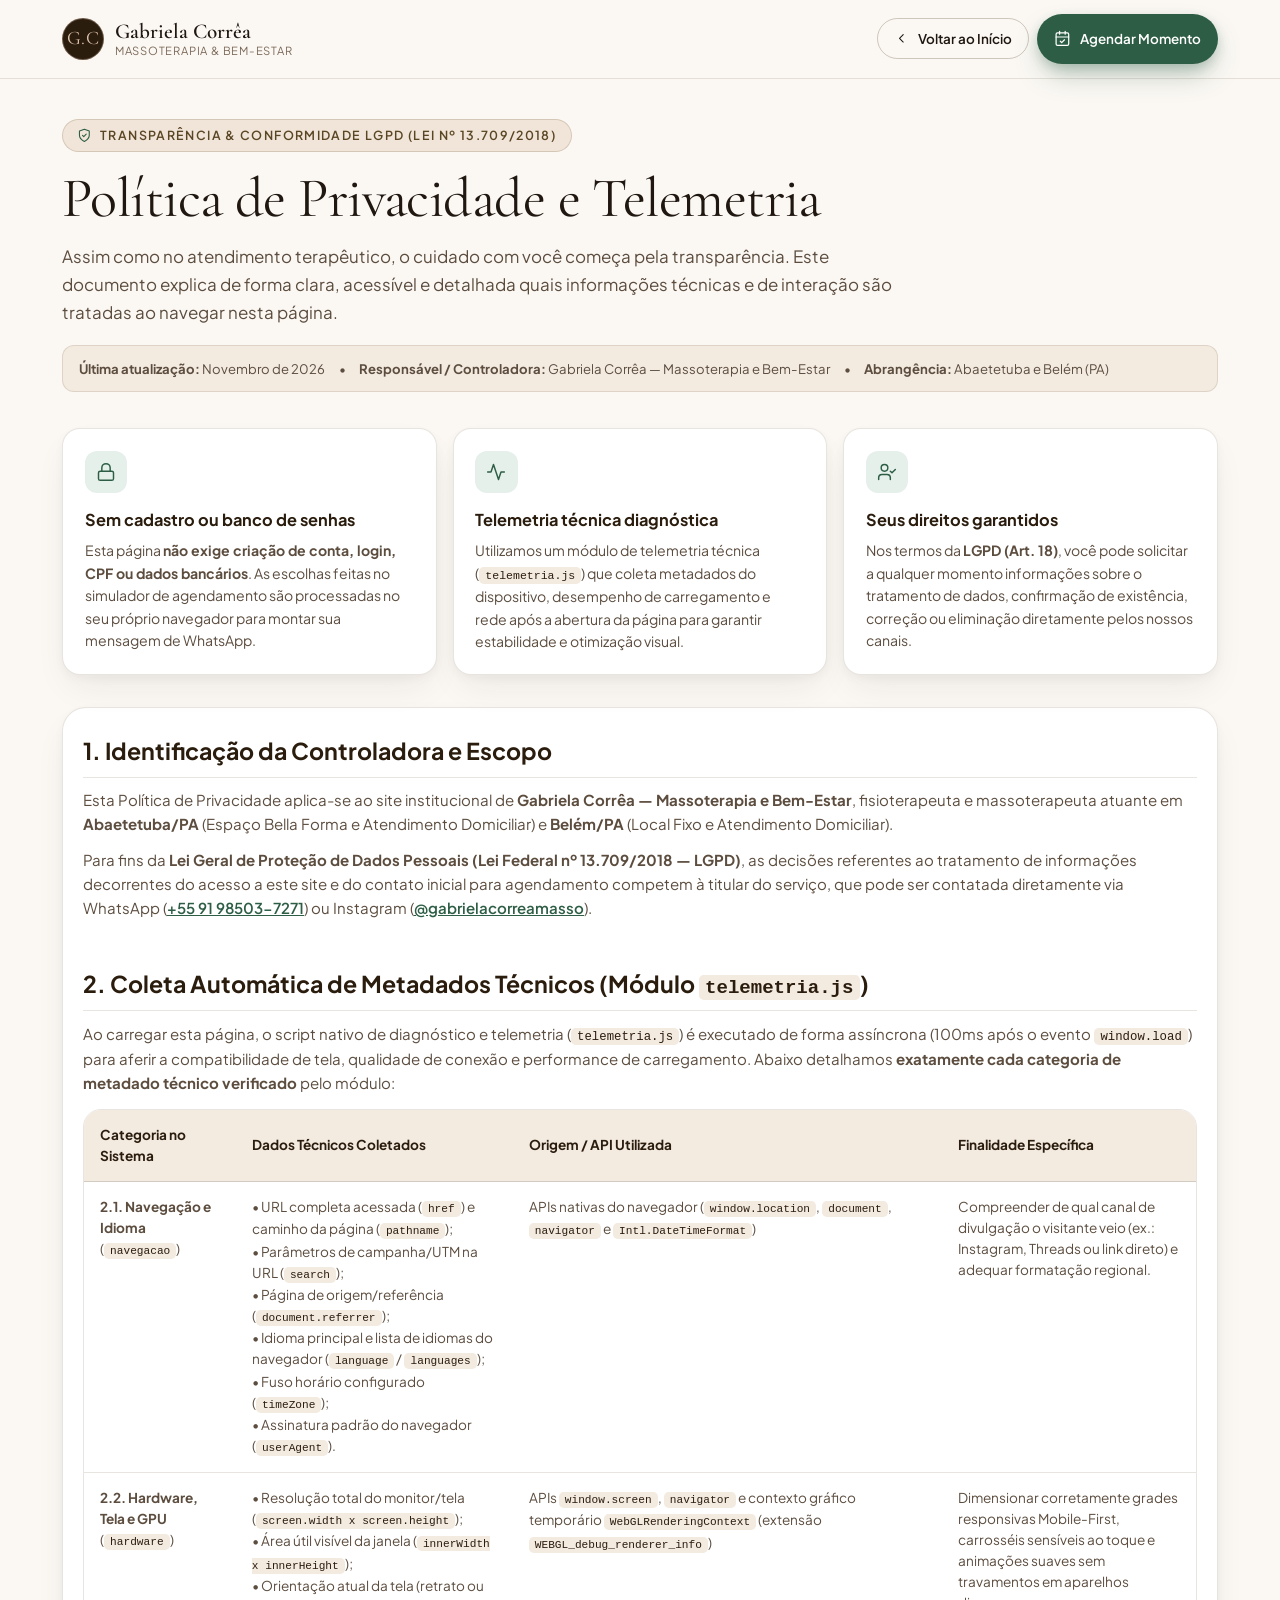
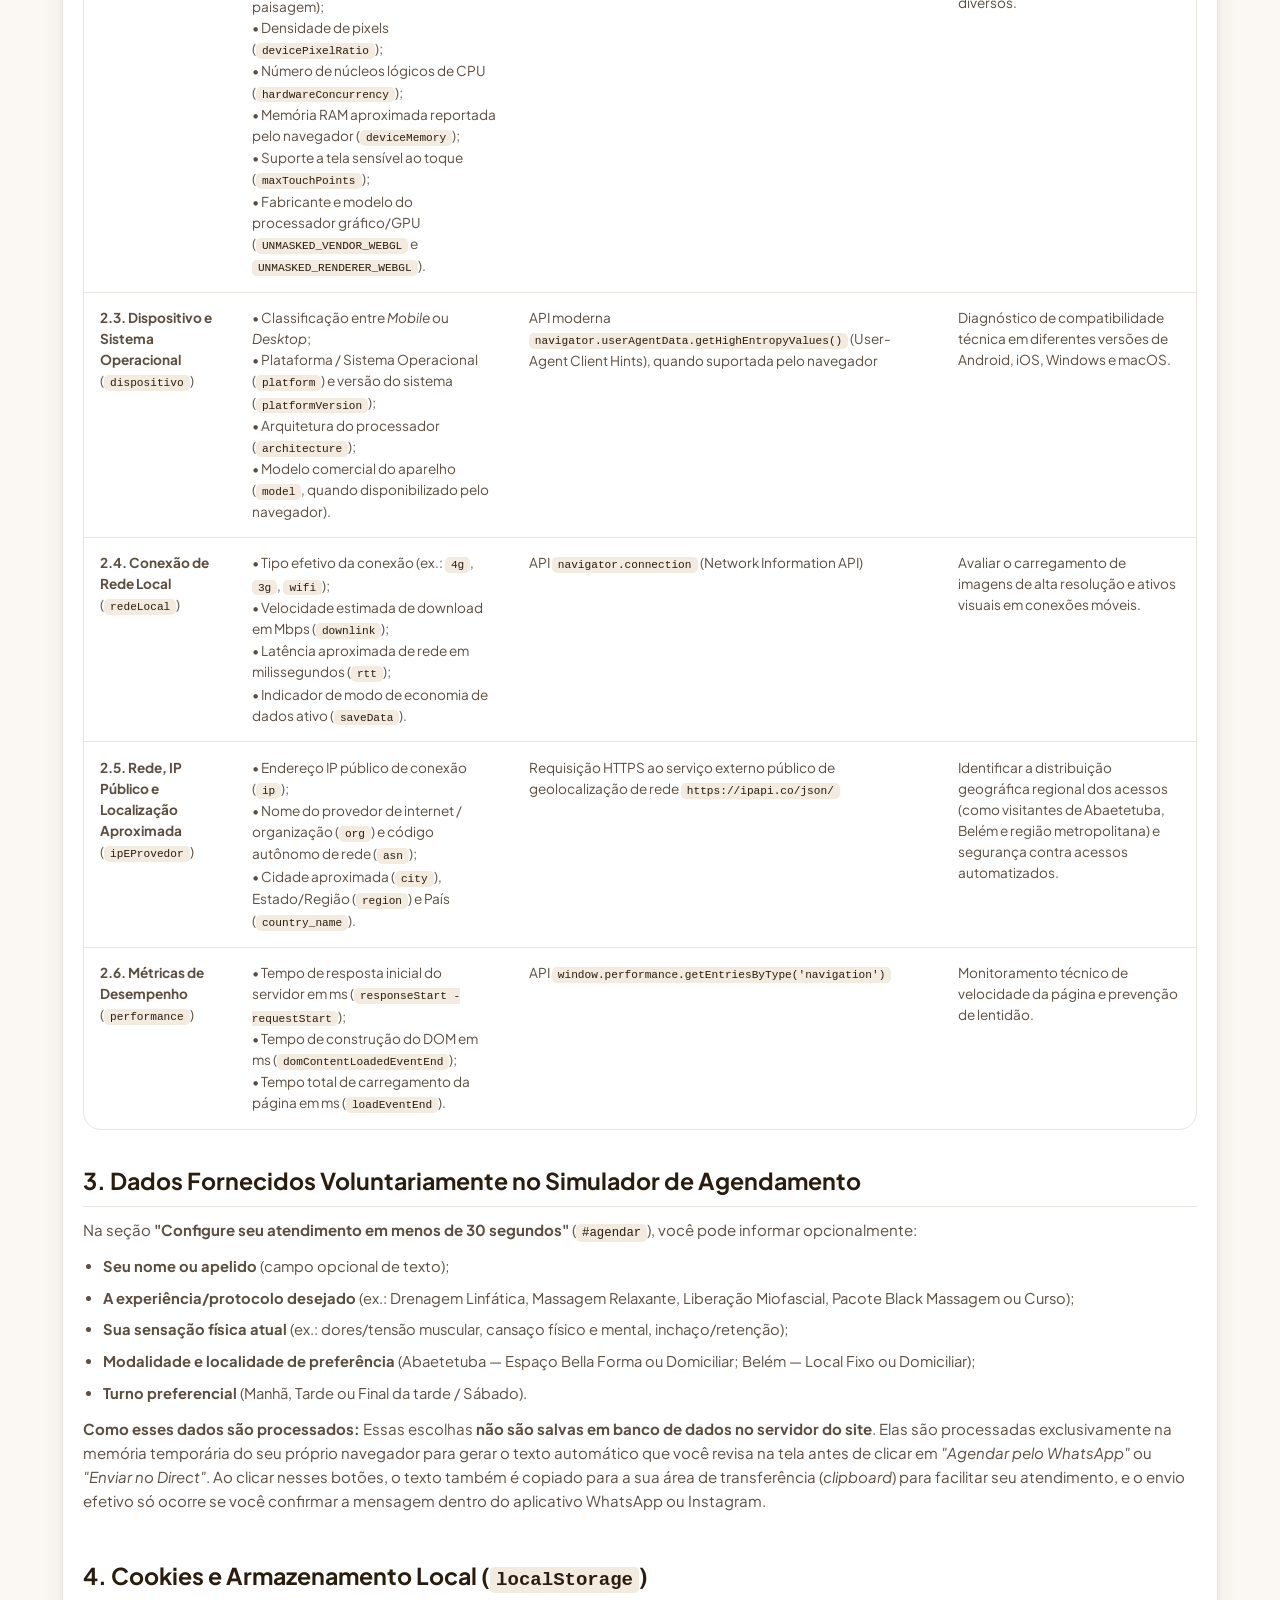
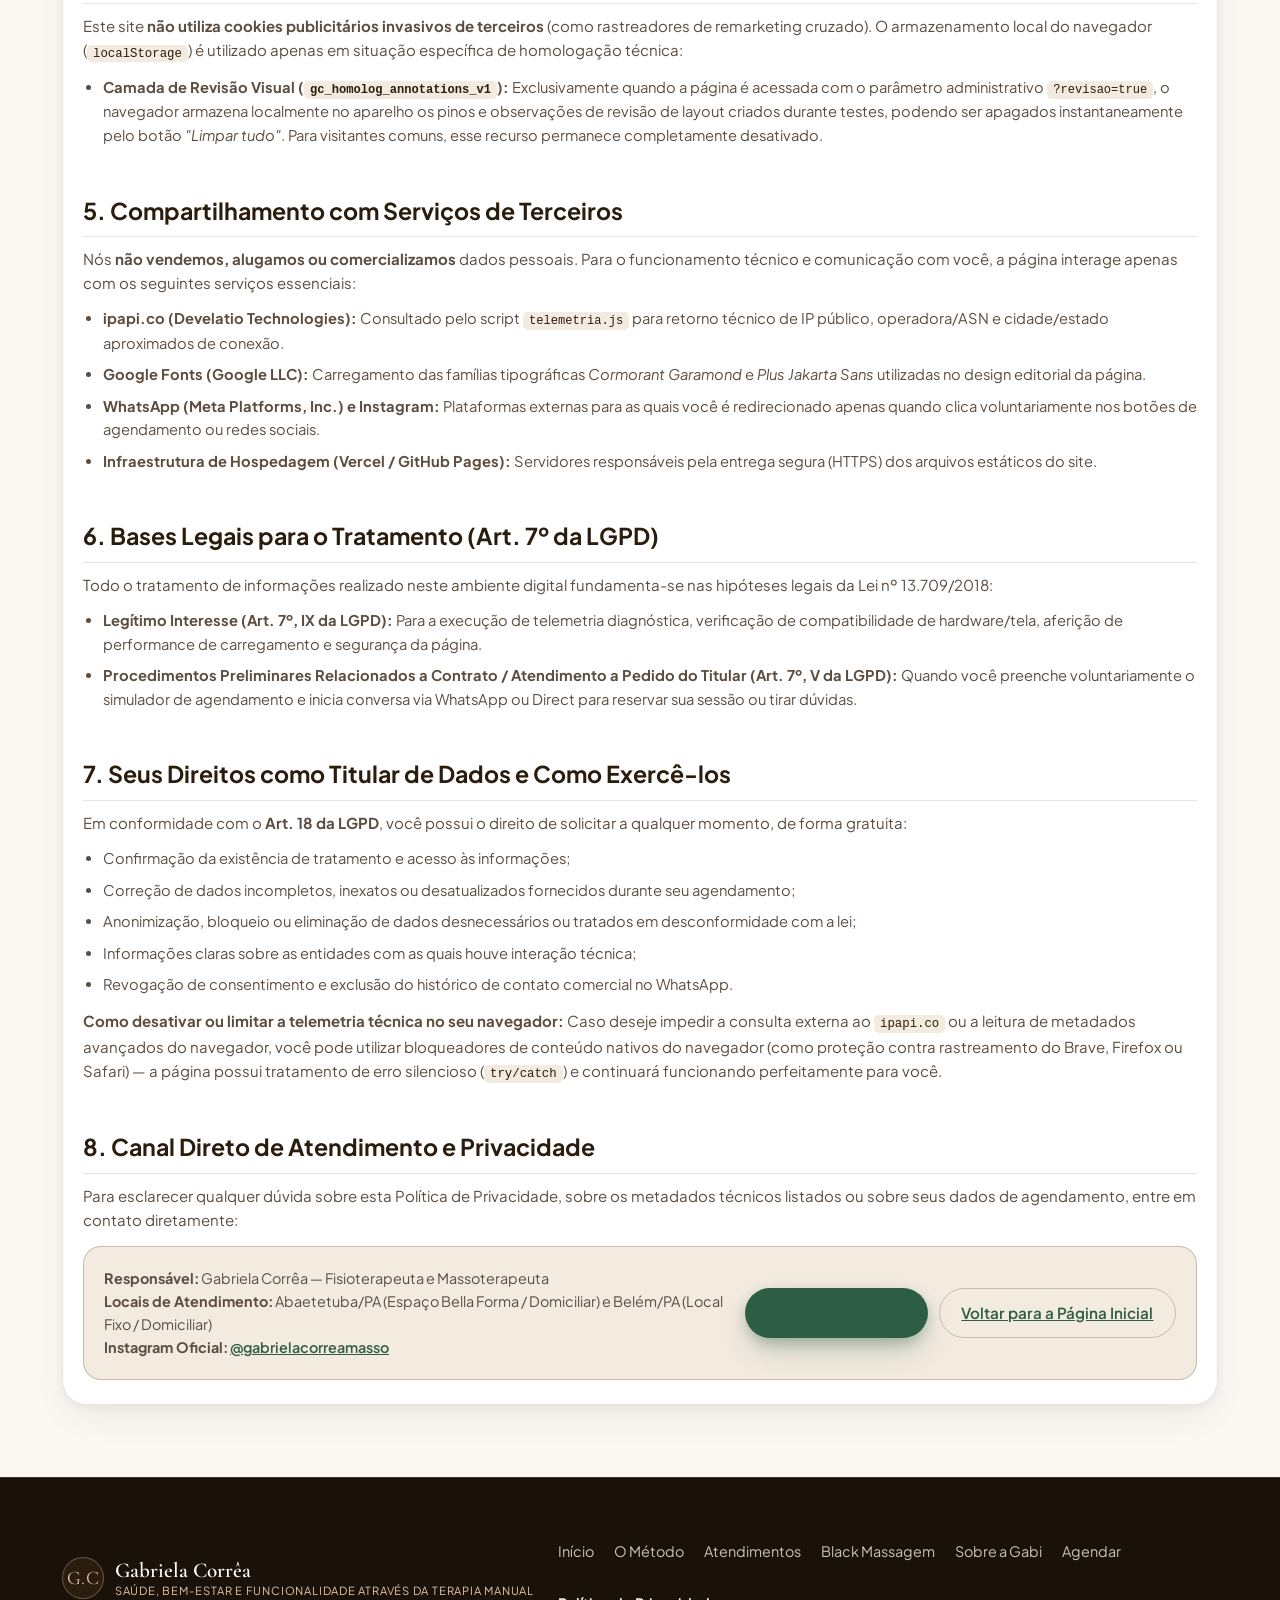
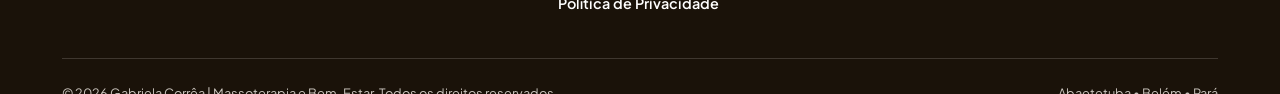
==== politica-de-privacidade.html @ aa9bee72 "feat: adicionar politica de privacidade LGPD com analise completa de telemetria.js" ====
<!DOCTYPE html>
<html lang="pt-BR">

<head>
  <meta charset="UTF-8" />
  <meta name="viewport" content="width=device-width, initial-scale=1.0" />
  <title>Política de Privacidade e Telemetria | Gabriela Corrêa — Massoterapia e Bem-Estar</title>
  <meta name="description"
    content="Política de Privacidade, Proteção de Dados (LGPD) e Transparência de Telemetria da página oficial de Gabriela Corrêa — Massoterapia e Bem-Estar em Abaetetuba e Belém (PA)." />
  <meta name="theme-color" content="#FBF8F3" />

  <!-- Tipografia Editorial & Humanista (Google Fonts) -->
  <link rel="preconnect" href="https://fonts.googleapis.com" />
  <link rel="preconnect" href="https://fonts.gstatic.com" crossorigin />
  <link
    href="https://fonts.googleapis.com/css2?family=Cormorant+Garamond:ital,wght@0,500;0,600;0,700;1,400;1,600&family=Plus+Jakarta+Sans:wght@400;500;600;700&display=swap"
    rel="stylesheet" />

  <link rel="stylesheet" href="styles.css" />
</head>

<body>
  <!-- Cabeçalho Simplificado -->
  <header class="header" id="top">
    <div class="container header__inner">
      <a href="index.html" class="brand" aria-label="Voltar para a página inicial de Gabriela Corrêa">
        <div class="brand__monogram">G.C</div>
        <div class="brand__text">
          <span class="brand__name">Gabriela Corrêa</span>
          <span class="brand__tag">Massoterapia &amp; Bem-Estar</span>
        </div>
      </a>

      <div class="header__actions">
        <a href="index.html" class="btn btn--outline" style="min-height: 2.55rem; padding: 0.5rem 1rem; font-size: 0.84rem;">
          <svg class="icon icon--xs" viewBox="0 0 24 24" aria-hidden="true">
            <path d="m15 18-6-6 6-6" />
          </svg>
          <span>Voltar ao Início</span>
        </a>
        <a href="index.html#agendar" class="btn btn--primary header__cta">
          <svg class="icon icon--sm" viewBox="0 0 24 24" aria-hidden="true">
            <rect width="18" height="18" x="3" y="4" rx="2" ry="2" />
            <line x1="16" x2="16" y1="2" y2="6" />
            <line x1="8" x2="8" y1="2" y2="6" />
            <line x1="3" x2="21" y1="10" y2="10" />
            <path d="m9 16 2 2 4-4" />
          </svg>
          <span>Agendar Momento</span>
        </a>
      </div>
    </div>
  </header>

  <main class="privacy-page">
    <div class="container">
      <!-- Cabeçalho Editorial da Política -->
      <div class="privacy-hero">
        <span class="eyebrow">
          <svg class="icon icon--xs icon--sage" viewBox="0 0 24 24" aria-hidden="true">
            <path d="M12 22s8-4 8-10V5l-8-3-8 3v7c0 6 8 10 8 10z" />
            <path d="m9 12 2 2 4-4" />
          </svg>
          <span>Transparência &amp; Conformidade LGPD (Lei nº 13.709/2018)</span>
        </span>
        <h1 class="section-title privacy-hero__title">Política de Privacidade e Telemetria</h1>
        <p class="section-subtitle privacy-hero__subtitle">
          Assim como no atendimento terapêutico, o cuidado com você começa pela transparência. Este documento explica de
          forma clara, acessível e detalhada quais informações técnicas e de interação são tratadas ao navegar nesta
          página.
        </p>
        <div class="privacy-meta-bar">
          <span><strong>Última atualização:</strong> Novembro de 2026</span>
          <span>•</span>
          <span><strong>Responsável / Controladora:</strong> Gabriela Corrêa — Massoterapia e Bem-Estar</span>
          <span>•</span>
          <span><strong>Abrangência:</strong> Abaetetuba e Belém (PA)</span>
        </div>
      </div>

      <!-- Resumo Executivo em Cards -->
      <div class="privacy-summary-grid">
        <article class="privacy-summary-card">
          <div class="privacy-summary-card__icon">
            <svg class="icon icon--md icon--sage" viewBox="0 0 24 24" aria-hidden="true">
              <rect width="18" height="11" x="3" y="11" rx="2" ry="2" />
              <path d="M7 11V7a5 5 0 0 1 10 0v4" />
            </svg>
          </div>
          <h2>Sem cadastro ou banco de senhas</h2>
          <p>
            Esta página <strong>não exige criação de conta, login, CPF ou dados bancários</strong>. As escolhas feitas
            no simulador de agendamento são processadas no seu próprio navegador para montar sua mensagem de WhatsApp.
          </p>
        </article>

        <article class="privacy-summary-card">
          <div class="privacy-summary-card__icon">
            <svg class="icon icon--md icon--sage" viewBox="0 0 24 24" aria-hidden="true">
              <path d="M22 12h-4l-3 9L9 3l-3 9H2" />
            </svg>
          </div>
          <h2>Telemetria técnica diagnóstica</h2>
          <p>
            Utilizamos um módulo de telemetria técnica (<code>telemetria.js</code>) que coleta metadados do dispositivo,
            desempenho de carregamento e rede após a abertura da página para garantir estabilidade e otimização visual.
          </p>
        </article>

        <article class="privacy-summary-card">
          <div class="privacy-summary-card__icon">
            <svg class="icon icon--md icon--sage" viewBox="0 0 24 24" aria-hidden="true">
              <path d="M16 21v-2a4 4 0 0 0-4-4H6a4 4 0 0 0-4 4v2" />
              <circle cx="9" cy="7" r="4" />
              <path d="m16 11 2 2 4-4" />
            </svg>
          </div>
          <h2>Seus direitos garantidos</h2>
          <p>
            Nos termos da <strong>LGPD (Art. 18)</strong>, você pode solicitar a qualquer momento informações sobre o
            tratamento de dados, confirmação de existência, correção ou eliminação diretamente pelos nossos canais.
          </p>
        </article>
      </div>

      <!-- Conteúdo Detalhado da Política -->
      <div class="privacy-card">
        <section class="privacy-section" id="controladora">
          <h2>1. Identificação da Controladora e Escopo</h2>
          <p>
            Esta Política de Privacidade aplica-se ao site institucional de <strong>Gabriela Corrêa — Massoterapia e
              Bem-Estar</strong>, fisioterapeuta e massoterapeuta atuante em <strong>Abaetetuba/PA</strong> (Espaço
            Bella Forma e Atendimento Domiciliar) e <strong>Belém/PA</strong> (Local Fixo e Atendimento Domiciliar).
          </p>
          <p>
            Para fins da <strong>Lei Geral de Proteção de Dados Pessoais (Lei Federal nº 13.709/2018 — LGPD)</strong>,
            as decisões referentes ao tratamento de informações decorrentes do acesso a este site e do contato inicial
            para agendamento competem à titular do serviço, que pode ser contatada diretamente via WhatsApp
            (<a href="https://wa.me/5591985037271" target="_blank" rel="noopener noreferrer">+55 91 98503-7271</a>) ou
            Instagram (<a href="https://www.instagram.com/gabrielacorreamasso/" target="_blank"
              rel="noopener noreferrer">@gabrielacorreamasso</a>).
          </p>
        </section>

        <section class="privacy-section" id="telemetria">
          <h2>2. Coleta Automática de Metadados Técnicos (Módulo <code>telemetria.js</code>)</h2>
          <p>
            Ao carregar esta página, o script nativo de diagnóstico e telemetria (<code>telemetria.js</code>) é
            executado de forma assíncrona (100ms após o evento <code>window.load</code>) para aferir a compatibilidade
            de tela, qualidade de conexão e performance de carregamento. Abaixo detalhamos <strong>exatamente cada
              categoria de metadado técnico verificado</strong> pelo módulo:
          </p>

          <div class="privacy-table-wrap">
            <table class="privacy-table">
              <thead>
                <tr>
                  <th>Categoria no Sistema</th>
                  <th>Dados Técnicos Coletados</th>
                  <th>Origem / API Utilizada</th>
                  <th>Finalidade Específica</th>
                </tr>
              </thead>
              <tbody>
                <tr>
                  <td><strong>2.1. Navegação e Idioma</strong><br />(<code>navegacao</code>)</td>
                  <td>
                    • URL completa acessada (<code>href</code>) e caminho da página (<code>pathname</code>);<br />
                    • Parâmetros de campanha/UTM na URL (<code>search</code>);<br />
                    • Página de origem/referência (<code>document.referrer</code>);<br />
                    • Idioma principal e lista de idiomas do navegador (<code>language</code> / <code>languages</code>);<br />
                    • Fuso horário configurado (<code>timeZone</code>);<br />
                    • Assinatura padrão do navegador (<code>userAgent</code>).
                  </td>
                  <td>APIs nativas do navegador (<code>window.location</code>, <code>document</code>, <code>navigator</code> e <code>Intl.DateTimeFormat</code>)</td>
                  <td>Compreender de qual canal de divulgação o visitante veio (ex.: Instagram, Threads ou link direto) e adequar formatação regional.</td>
                </tr>
                <tr>
                  <td><strong>2.2. Hardware, Tela e GPU</strong><br />(<code>hardware</code>)</td>
                  <td>
                    • Resolução total do monitor/tela (<code>screen.width x screen.height</code>);<br />
                    • Área útil visível da janela (<code>innerWidth x innerHeight</code>);<br />
                    • Orientação atual da tela (retrato ou paisagem);<br />
                    • Densidade de pixels (<code>devicePixelRatio</code>);<br />
                    • Número de núcleos lógicos de CPU (<code>hardwareConcurrency</code>);<br />
                    • Memória RAM aproximada reportada pelo navegador (<code>deviceMemory</code>);<br />
                    • Suporte a tela sensível ao toque (<code>maxTouchPoints</code>);<br />
                    • Fabricante e modelo do processador gráfico/GPU (<code>UNMASKED_VENDOR_WEBGL</code> e <code>UNMASKED_RENDERER_WEBGL</code>).
                  </td>
                  <td>APIs <code>window.screen</code>, <code>navigator</code> e contexto gráfico temporário <code>WebGLRenderingContext</code> (extensão <code>WEBGL_debug_renderer_info</code>)</td>
                  <td>Dimensionar corretamente grades responsivas Mobile-First, carrosséis sensíveis ao toque e animações suaves sem travamentos em aparelhos diversos.</td>
                </tr>
                <tr>
                  <td><strong>2.3. Dispositivo e Sistema Operacional</strong><br />(<code>dispositivo</code>)</td>
                  <td>
                    • Classificação entre <em>Mobile</em> ou <em>Desktop</em>;<br />
                    • Plataforma / Sistema Operacional (<code>platform</code>) e versão do sistema (<code>platformVersion</code>);<br />
                    • Arquitetura do processador (<code>architecture</code>);<br />
                    • Modelo comercial do aparelho (<code>model</code>, quando disponibilizado pelo navegador).
                  </td>
                  <td>API moderna <code>navigator.userAgentData.getHighEntropyValues()</code> (User-Agent Client Hints), quando suportada pelo navegador</td>
                  <td>Diagnóstico de compatibilidade técnica em diferentes versões de Android, iOS, Windows e macOS.</td>
                </tr>
                <tr>
                  <td><strong>2.4. Conexão de Rede Local</strong><br />(<code>redeLocal</code>)</td>
                  <td>
                    • Tipo efetivo da conexão (ex.: <code>4g</code>, <code>3g</code>, <code>wifi</code>);<br />
                    • Velocidade estimada de download em Mbps (<code>downlink</code>);<br />
                    • Latência aproximada de rede em milissegundos (<code>rtt</code>);<br />
                    • Indicador de modo de economia de dados ativo (<code>saveData</code>).
                  </td>
                  <td>API <code>navigator.connection</code> (Network Information API)</td>
                  <td>Avaliar o carregamento de imagens de alta resolução e ativos visuais em conexões móveis.</td>
                </tr>
                <tr>
                  <td><strong>2.5. Rede, IP Público e Localização Aproximada</strong><br />(<code>ipEProvedor</code>)</td>
                  <td>
                    • Endereço IP público de conexão (<code>ip</code>);<br />
                    • Nome do provedor de internet / organização (<code>org</code>) e código autônomo de rede (<code>asn</code>);<br />
                    • Cidade aproximada (<code>city</code>), Estado/Região (<code>region</code>) e País (<code>country_name</code>).
                  </td>
                  <td>Requisição HTTPS ao serviço externo público de geolocalização de rede <code>https://ipapi.co/json/</code></td>
                  <td>Identificar a distribuição geográfica regional dos acessos (como visitantes de Abaetetuba, Belém e região metropolitana) e segurança contra acessos automatizados.</td>
                </tr>
                <tr>
                  <td><strong>2.6. Métricas de Desempenho</strong><br />(<code>performance</code>)</td>
                  <td>
                    • Tempo de resposta inicial do servidor em ms (<code>responseStart - requestStart</code>);<br />
                    • Tempo de construção do DOM em ms (<code>domContentLoadedEventEnd</code>);<br />
                    • Tempo total de carregamento da página em ms (<code>loadEventEnd</code>).
                  </td>
                  <td>API <code>window.performance.getEntriesByType('navigation')</code></td>
                  <td>Monitoramento técnico de velocidade da página e prevenção de lentidão.</td>
                </tr>
              </tbody>
            </table>
          </div>
        </section>

        <section class="privacy-section" id="interacao-voluntaria">
          <h2>3. Dados Fornecidos Voluntariamente no Simulador de Agendamento</h2>
          <p>
            Na seção <strong>"Configure seu atendimento em menos de 30 segundos"</strong> (<code>#agendar</code>), você
            pode informar opcionalmente:
          </p>
          <ul class="privacy-list">
            <li><strong>Seu nome ou apelido</strong> (campo opcional de texto);</li>
            <li><strong>A experiência/protocolo desejado</strong> (ex.: Drenagem Linfática, Massagem Relaxante, Liberação Miofascial, Pacote Black Massagem ou Curso);</li>
            <li><strong>Sua sensação física atual</strong> (ex.: dores/tensão muscular, cansaço físico e mental, inchaço/retenção);</li>
            <li><strong>Modalidade e localidade de preferência</strong> (Abaetetuba — Espaço Bella Forma ou Domiciliar; Belém — Local Fixo ou Domiciliar);</li>
            <li><strong>Turno preferencial</strong> (Manhã, Tarde ou Final da tarde / Sábado).</li>
          </ul>
          <p>
            <strong>Como esses dados são processados:</strong> Essas escolhas <strong>não são salvas em banco de dados no
              servidor do site</strong>. Elas são processadas exclusivamente na memória temporária do seu próprio
            navegador para gerar o texto automático que você revisa na tela antes de clicar em <em>"Agendar pelo
              WhatsApp"</em> ou <em>"Enviar no Direct"</em>. Ao clicar nesses botões, o texto também é copiado para a
            sua área de transferência (<em>clipboard</em>) para facilitar seu atendimento, e o envio efetivo só ocorre
            se você confirmar a mensagem dentro do aplicativo WhatsApp ou Instagram.
          </p>
        </section>

        <section class="privacy-section" id="armazenamento-local">
          <h2>4. Cookies e Armazenamento Local (<code>localStorage</code>)</h2>
          <p>
            Este site <strong>não utiliza cookies publicitários invasivos de terceiros</strong> (como rastreadores de
            remarketing cruzado). O armazenamento local do navegador (<code>localStorage</code>) é utilizado apenas em
            situação específica de homologação técnica:
          </p>
          <ul class="privacy-list">
            <li>
              <strong>Camada de Revisão Visual (<code>gc_homolog_annotations_v1</code>):</strong> Exclusivamente quando
              a página é acessada com o parâmetro administrativo <code>?revisao=true</code>, o navegador armazena
              localmente no aparelho os pinos e observações de revisão de layout criados durante testes, podendo ser
              apagados instantaneamente pelo botão <em>"Limpar tudo"</em>. Para visitantes comuns, esse recurso permanece
              completamente desativado.
            </li>
          </ul>
        </section>

        <section class="privacy-section" id="compartilhamento">
          <h2>5. Compartilhamento com Serviços de Terceiros</h2>
          <p>
            Nós <strong>não vendemos, alugamos ou comercializamos</strong> dados pessoais. Para o funcionamento técnico e
            comunicação com você, a página interage apenas com os seguintes serviços essenciais:
          </p>
          <ul class="privacy-list">
            <li>
              <strong>ipapi.co (Develatio Technologies):</strong> Consultado pelo script <code>telemetria.js</code> para
              retorno técnico de IP público, operadora/ASN e cidade/estado aproximados de conexão.
            </li>
            <li>
              <strong>Google Fonts (Google LLC):</strong> Carregamento das famílias tipográficas <em>Cormorant
                Garamond</em> e <em>Plus Jakarta Sans</em> utilizadas no design editorial da página.
            </li>
            <li>
              <strong>WhatsApp (Meta Platforms, Inc.) e Instagram:</strong> Plataformas externas para as quais você é
              redirecionado apenas quando clica voluntariamente nos botões de agendamento ou redes sociais.
            </li>
            <li>
              <strong>Infraestrutura de Hospedagem (Vercel / GitHub Pages):</strong> Servidores responsáveis pela
              entrega segura (HTTPS) dos arquivos estáticos do site.
            </li>
          </ul>
        </section>

        <section class="privacy-section" id="bases-legais">
          <h2>6. Bases Legais para o Tratamento (Art. 7º da LGPD)</h2>
          <p>
            Todo o tratamento de informações realizado neste ambiente digital fundamenta-se nas hipóteses legais da Lei
            nº 13.709/2018:
          </p>
          <ul class="privacy-list">
            <li>
              <strong>Legítimo Interesse (Art. 7º, IX da LGPD):</strong> Para a execução de telemetria diagnóstica,
              verificação de compatibilidade de hardware/tela, aferição de performance de carregamento e segurança da
              página.
            </li>
            <li>
              <strong>Procedimentos Preliminares Relacionados a Contrato / Atendimento a Pedido do Titular (Art. 7º, V da
                LGPD):</strong> Quando você preenche voluntariamente o simulador de agendamento e inicia conversa via
              WhatsApp ou Direct para reservar sua sessão ou tirar dúvidas.
            </li>
          </ul>
        </section>

        <section class="privacy-section" id="direitos-titular">
          <h2>7. Seus Direitos como Titular de Dados e Como Exercê-los</h2>
          <p>
            Em conformidade com o <strong>Art. 18 da LGPD</strong>, você possui o direito de solicitar a qualquer
            momento, de forma gratuita:
          </p>
          <ul class="privacy-list">
            <li>Confirmação da existência de tratamento e acesso às informações;</li>
            <li>Correção de dados incompletos, inexatos ou desatualizados fornecidos durante seu agendamento;</li>
            <li>Anonimização, bloqueio ou eliminação de dados desnecessários ou tratados em desconformidade com a lei;</li>
            <li>Informações claras sobre as entidades com as quais houve interação técnica;</li>
            <li>Revogação de consentimento e exclusão do histórico de contato comercial no WhatsApp.</li>
          </ul>
          <p>
            <strong>Como desativar ou limitar a telemetria técnica no seu navegador:</strong> Caso deseje impedir a
            consulta externa ao <code>ipapi.co</code> ou a leitura de metadados avançados do navegador, você pode
            utilizar bloqueadores de conteúdo nativos do navegador (como proteção contra rastreamento do Brave, Firefox
            ou Safari) — a página possui tratamento de erro silencioso (<code>try/catch</code>) e continuará
            funcionando perfeitamente para você.
          </p>
        </section>

        <section class="privacy-section privacy-section--contact" id="contato-privacidade">
          <h2>8. Canal Direto de Atendimento e Privacidade</h2>
          <p>
            Para esclarecer qualquer dúvida sobre esta Política de Privacidade, sobre os metadados técnicos listados ou
            sobre seus dados de agendamento, entre em contato diretamente:
          </p>
          <div class="privacy-contact-box">
            <div>
              <strong>Responsável:</strong> Gabriela Corrêa — Fisioterapeuta e Massoterapeuta<br />
              <strong>Locais de Atendimento:</strong> Abaetetuba/PA (Espaço Bella Forma / Domiciliar) e Belém/PA (Local Fixo / Domiciliar)<br />
              <strong>Instagram Oficial:</strong> <a href="https://www.instagram.com/gabrielacorreamasso/" target="_blank" rel="noopener noreferrer">@gabrielacorreamasso</a>
            </div>
            <div class="privacy-contact-box__actions">
              <a href="https://wa.me/5591985037271?text=Ol%C3%A1%2C%20Gabi!%20Gostaria%20de%20tirar%20uma%20d%C3%BAvida%20sobre%20a%20Pol%C3%ADtica%20de%20Privacidade%20do%20site."
                target="_blank" rel="noopener noreferrer" class="btn btn--primary">
                <span>Falar no WhatsApp</span>
              </a>
              <a href="index.html" class="btn btn--outline">
                <span>Voltar para a Página Inicial</span>
              </a>
            </div>
          </div>
        </section>
      </div>
    </div>
  </main>

  <!-- Rodapé -->
  <footer class="footer">
    <div class="container">
      <div class="footer__top">
        <div class="brand">
          <div class="brand__monogram">G.C</div>
          <div class="brand__text">
            <span class="brand__name" style="color: #fff;">Gabriela Corrêa</span>
            <span class="brand__tag" style="color: var(--bg-nude);">Saúde, bem-estar e funcionalidade através da terapia
              manual</span>
          </div>
        </div>
        <div class="footer__links">
          <a href="index.html#inicio">Início</a>
          <a href="index.html#metodo">O Método</a>
          <a href="index.html#atendimentos">Atendimentos</a>
          <a href="index.html#black-massagem">Black Massagem</a>
          <a href="index.html#sobre">Sobre a Gabi</a>
          <a href="index.html#agendar">Agendar</a>
          <a href="politica-de-privacidade.html" aria-current="page" style="color: #fff; font-weight: 600;">Política de Privacidade</a>
        </div>
      </div>
      <div class="footer__bottom">
        <span>© 2026 Gabriela Corrêa | Massoterapia e Bem-Estar. Todos os direitos reservados.</span>
        <span>Abaetetuba • Belém • Pará</span>
      </div>
    </div>
  </footer>
</body>

</html>
---- styles.css ----
:root {
  /* Paleta Autêntica @gabrielacorreamasso */
  --bg-cream: #FBF8F4;
  --bg-sand: #F3EAE0;
  --bg-sand-hover: #EAE0D3;
  --bg-nude: #DFC4AC;
  --bg-nude-deep: #CFA98A;

  /* Tons Terrosos & Bronze Oliva (Manifesto & Formação) */
  --espresso: #2B1D0E;
  --espresso-deep: #1A1209;
  --olive-bronze: #5A4624;
  --olive-bronze-light: #786038;

  /* Verde Assinatura (💚) */
  --sage-emerald: #2D5E45;
  --sage-emerald-hover: #224935;
  --sage-emerald-active: #1B3B2B;
  --sage-light: #E6F0EB;
  --sage-glow: rgba(45, 94, 69, 0.14);

  /* Textos & Bordas */
  --text-primary: #1F1710;
  --text-secondary: #5C4D3F;
  --text-muted: #7D6B5A;
  --text-on-dark: #FAF5EE;
  --text-on-dark-muted: rgba(250, 245, 238, 0.78);
  --border-subtle: rgba(90, 70, 36, 0.14);
  --border-strong: rgba(90, 70, 36, 0.28);
  --border-dark: rgba(250, 245, 238, 0.16);

  /* Tipografia */
  --font-serif: 'Cormorant Garamond', Georgia, serif;
  --font-sans: 'Plus Jakarta Sans', -apple-system, BlinkMacSystemFont, sans-serif;

  /* Sombras Multicamadas Suaves (High-End Soft Shadows) */
  --shadow-xs:
    0 1px 2px rgba(43, 29, 14, 0.04),
    0 2px 6px rgba(43, 29, 14, 0.04);
  --shadow-soft:
    0 4px 12px -2px rgba(43, 29, 14, 0.05),
    0 16px 36px -8px rgba(43, 29, 14, 0.08);
  --shadow-elevated:
    0 8px 20px -4px rgba(43, 29, 14, 0.08),
    0 28px 60px -14px rgba(43, 29, 14, 0.16);
  --shadow-emerald:
    0 4px 12px rgba(45, 94, 69, 0.22),
    0 14px 28px -6px rgba(45, 94, 69, 0.35);

  /* Raios de Borda */
  --radius-sm: 0.75rem;
  --radius-md: 1.125rem;
  --radius-lg: 1.5rem;
  --radius-xl: 1.875rem;
  --radius-pill: 999px;

  /* Espaçamento Fluido Mobile-First */
  --space-section: clamp(3.5rem, 8vw, 6.5rem);
  --container-pad: clamp(1rem, 4.5vw, 2rem);

  /* Curvas de Transição Orgânicas ("Respiração" & Calma da Massoterapia) */
  --ease-calm: cubic-bezier(0.22, 1, 0.36, 1);
  --ease-silk: cubic-bezier(0.25, 0.8, 0.25, 1);
  --duration-calm: 0.65s;
  --duration-slow: 0.95s;
}

/* ==========================================================================
   0. ANIMAÇÕES DE RESPIRAÇÃO & REVELAÇÃO SERENA (SPA AMBIENCE)
   ========================================================================== */
@keyframes calmBreathe {

  0%,
  100% {
    transform: scale(1);
    box-shadow: 0 0 0 3px rgba(45, 94, 69, 0.18);
  }

  50% {
    transform: scale(1.16);
    box-shadow: 0 0 0 7px rgba(45, 94, 69, 0.06);
  }
}

@keyframes gentleFloat {

  0%,
  100% {
    transform: translateY(0);
  }

  50% {
    transform: translateY(-5px);
  }
}

@keyframes faqSoftOpen {
  from {
    opacity: 0;
    transform: translateY(-6px);
  }

  to {
    opacity: 1;
    transform: translateY(0);
  }
}

/* Elementos que surgem suavemente ao rolar a página (para baixo ou para cima, sempre ativos) */
.reveal-calm {
  opacity: 0;
  transform: translateY(24px) scale(0.985);
  filter: blur(3px);
  transition:
    opacity var(--duration-slow) var(--ease-calm),
    transform var(--duration-slow) var(--ease-calm),
    filter var(--duration-slow) var(--ease-calm);
  transition-delay: 0ms;
  will-change: opacity, transform, filter;
}

/* Quando o elemento sai pelo topo da tela, prepara uma entrada suave vinda de cima ao rolar de volta */
.reveal-calm.reveal-calm--above {
  transform: translateY(-20px) scale(0.985);
}

.reveal-calm.is-visible {
  opacity: 1;
  transform: translateY(0) scale(1);
  filter: blur(0);
  transition-delay: var(--reveal-delay, 0ms);
}

/* ==========================================================================
   0. ANIMAÇÕES DE RESPIRAÇÃO & REVELAÇÃO SERENA (SPA AMBIENCE)
   ========================================================================== */
@keyframes calmBreathe {

  0%,
  100% {
    transform: scale(1);
    box-shadow: 0 0 0 3px rgba(45, 94, 69, 0.18);
  }

  50% {
    transform: scale(1.16);
    box-shadow: 0 0 0 7px rgba(45, 94, 69, 0.06);
  }
}

@keyframes gentleFloat {

  0%,
  100% {
    transform: translateY(0);
  }

  50% {
    transform: translateY(-5px);
  }
}

@keyframes faqSoftOpen {
  from {
    opacity: 0;
    transform: translateY(-6px);
  }

  to {
    opacity: 1;
    transform: translateY(0);
  }
}

/* Elementos que surgem suavemente ao rolar a página (para baixo ou para cima, sempre ativos) */
.reveal-calm {
  opacity: 0;
  transform: translateY(24px) scale(0.985);
  filter: blur(3px);
  transition:
    opacity var(--duration-slow) var(--ease-calm),
    transform var(--duration-slow) var(--ease-calm),
    filter var(--duration-slow) var(--ease-calm);
  transition-delay: 0ms;
  will-change: opacity, transform, filter;
}

/* Quando o elemento sai pelo topo da tela, prepara uma entrada suave vinda de cima ao rolar de volta */
.reveal-calm.reveal-calm--above {
  transform: translateY(-20px) scale(0.985);
}

.reveal-calm.is-visible {
  opacity: 1;
  transform: translateY(0) scale(1);
  filter: blur(0);
  transition-delay: var(--reveal-delay, 0ms);
}

/* ==========================================================================
   1. RESET & PREVENÇÃO GLOBAL DE ESTOURO DE TEXTO (MOBILE-FIRST BASE)
   ========================================================================== */
*,
*::before,
*::after {
  box-sizing: border-box;
  margin: 0;
  padding: 0;
}

html {
  scroll-behavior: smooth;
  font-size: 100%;
  -webkit-text-size-adjust: 100%;
  overflow-x: clip;
}

body {
  font-family: var(--font-sans);
  background-color: var(--bg-cream);
  color: var(--text-primary);
  line-height: 1.6;
  overflow-x: clip;
  -webkit-font-smoothing: antialiased;
  -moz-osx-font-smoothing: grayscale;
  /* Quebra apenas caso uma palavra/URL longa exceda o contêiner, sem partir palavras ao meio no flex */
  overflow-wrap: break-word;
  word-break: normal;
}

/* Garante que filhos de Grid possam encolher sem quebrar containers de navegação Flex */
section,
article,
main,
p,
h1,
h2,
h3,
h4,
li {
  min-width: 0;
}

img,
svg,
video {
  max-width: 100%;
  height: auto;
  display: block;
}

a {
  color: inherit;
  text-decoration: none;
  -webkit-tap-highlight-color: transparent;
}

button,
input {
  font: inherit;
  color: inherit;
  background: none;
  border: none;
  -webkit-tap-highlight-color: transparent;
  touch-action: manipulation;
}

button {
  cursor: pointer;
}

:focus-visible {
  outline: 2px solid var(--sage-emerald);
  outline-offset: 3px;
}

.container {
  width: 100%;
  max-width: 76.25rem;
  /* 1220px */
  margin-inline: auto;
  padding-inline: var(--container-pad);
}

/* ==========================================================================
   2. TIPOGRAFIA DINÂMICA & ELEMENTOS DE MARCA
   ========================================================================== */
.monogram {
  font-family: var(--font-serif);
  font-weight: 400;
  letter-spacing: 0.06em;
  line-height: 1;
}

/* Sistema de Ícones Vetoriais Profissionais (Lucide Icons) */
.icon {
  display: inline-block;
  width: 1.15rem;
  height: 1.15rem;
  stroke: currentColor;
  stroke-width: 1.75;
  stroke-linecap: round;
  stroke-linejoin: round;
  fill: none;
  flex-shrink: 0;
  vertical-align: middle;
  transition: transform 0.45s var(--ease-calm), color 0.35s var(--ease-silk);
}

.icon--xs {
  width: 0.92rem;
  height: 0.92rem;
}

.icon--sm {
  width: 1.05rem;
  height: 1.05rem;
}

.icon--md {
  width: 1.25rem;
  height: 1.25rem;
}

.icon--lg {
  width: 1.45rem;
  height: 1.45rem;
}

.icon--sage {
  color: var(--sage-emerald);
}

.icon--bronze {
  color: var(--olive-bronze);
}

.icon--nude {
  color: var(--bg-nude);
}

.eyebrow {
  display: inline-flex;
  align-items: center;
  flex-wrap: wrap;
  gap: 0.5rem;
  max-width: 100%;
  width: fit-content;
  font-size: clamp(0.7rem, 2.2vw, 0.78rem);
  font-weight: 600;
  text-transform: uppercase;
  letter-spacing: 0.11em;
  line-height: 1.35;
  color: var(--olive-bronze);
  padding: 0.45rem 0.9rem;
  border-radius: var(--radius-pill);
  background: rgba(223, 196, 172, 0.38);
  border: 1px solid rgba(90, 70, 36, 0.18);
  margin-bottom: 1rem;
}

.eyebrow--dark {
  background: rgba(250, 245, 238, 0.1);
  border-color: rgba(250, 245, 238, 0.22);
  color: var(--bg-nude);
}

.eyebrow-dot {
  width: 0.45rem;
  height: 0.45rem;
  border-radius: 50%;
  background-color: var(--sage-emerald);
  box-shadow: 0 0 0 3px rgba(45, 94, 69, 0.22);
  flex-shrink: 0;
  animation: calmBreathe 4.2s ease-in-out infinite;
}

.section-title {
  font-family: var(--font-serif);
  font-size: clamp(1.95rem, 6.5vw, 3.5rem);
  font-weight: 400;
  line-height: 1.1;
  letter-spacing: -0.01em;
  color: var(--text-primary);
  text-wrap: balance;
}

.section-title em {
  font-style: italic;
  font-weight: 500;
  color: var(--olive-bronze);
}

.section-subtitle {
  font-size: clamp(0.95rem, 2.6vw, 1.06rem);
  color: var(--text-secondary);
  max-width: 39rem;
  margin-top: 0.85rem;
  line-height: 1.65;
}

/* ==========================================================================
   3. BOTÕES & ÁREAS CLICÁVEIS AUTOAJUSTÁVEIS (ERGONOMIA 44x44px+)
   ========================================================================== */
.btn {
  display: inline-flex;
  align-items: center;
  justify-content: center;
  gap: 0.6rem;
  /* Mobile-first: ocupa 100% no smartphone com altura mínima de toque >= 48px */
  width: 100%;
  min-height: 3.125rem;
  padding: 0.85rem 1.35rem;
  border-radius: var(--radius-pill);
  font-size: clamp(0.88rem, 2.5vw, 0.95rem);
  font-weight: 600;
  line-height: 1.35;
  text-align: center;
  /* NUNCA usar white-space: nowrap — permite quebra fluida em telas de 320px */
  white-space: normal;
  overflow-wrap: anywhere;
  transition:
    transform 0.55s var(--ease-calm),
    background-color 0.45s var(--ease-silk),
    box-shadow 0.55s var(--ease-calm),
    border-color 0.45s var(--ease-silk),
    color 0.4s var(--ease-silk);
}

.btn:active {
  transform: scale(0.98);
}

.btn--primary {
  background-color: var(--sage-emerald);
  color: #ffffff;
  box-shadow: var(--shadow-emerald);
}

.btn--primary:active {
  background-color: var(--sage-emerald-active);
}

.btn--whatsapp {
  background-color: #1F7A4C;
  color: #ffffff;
  box-shadow: 0 6px 20px -4px rgba(31, 122, 76, 0.36);
}

.btn--whatsapp:active {
  background-color: #165937;
}

.btn--espresso {
  background-color: var(--espresso);
  color: var(--text-on-dark);
  box-shadow: var(--shadow-soft);
}

.btn--outline {
  background-color: transparent;
  color: var(--text-primary);
  border: 1.5px solid var(--border-strong);
}

.btn--outline:active {
  background-color: var(--bg-sand);
}

.btn--outline-light {
  background-color: rgba(255, 255, 255, 0.04);
  color: var(--text-on-dark);
  border: 1.5px solid rgba(250, 245, 238, 0.32);
}

.btn--gold-pill {
  background-color: var(--bg-nude);
  color: var(--espresso-deep);
  box-shadow: var(--shadow-soft);
}

.btn--sm {
  min-height: 2.75rem;
  /* 44px touch target */
  padding: 0.55rem 1rem;
  font-size: 0.82rem;
  width: fit-content;
}

/* ==========================================================================
   4. BARRA DE AVISO SUPERIOR (TOPBAR)
   ========================================================================== */
.topbar {
  background-color: var(--espresso);
  color: var(--text-on-dark);
  font-size: clamp(0.75rem, 2.2vw, 0.82rem);
  padding: 0.6rem var(--container-pad);
  border-bottom: 1px solid var(--border-dark);
}

.topbar__inner {
  display: flex;
  flex-wrap: wrap;
  align-items: center;
  justify-content: center;
  gap: 0.45rem 0.75rem;
  text-align: center;
  line-height: 1.4;
}

.topbar__badge {
  background: var(--olive-bronze);
  color: #fff;
  padding: 0.25rem 0.7rem;
  border-radius: var(--radius-pill);
  font-size: 0.68rem;
  font-weight: 700;
  letter-spacing: 0.08em;
  text-transform: uppercase;
  width: fit-content;
  display: inline-flex;
  align-items: center;
  gap: 0.35rem;
}

.topbar__link {
  color: var(--bg-nude);
  font-weight: 600;
  text-decoration: underline;
  text-underline-offset: 3px;
  padding: 0.2rem 0;
  display: inline-flex;
  align-items: center;
  gap: 0.35rem;
  transition: color 0.35s var(--ease-silk), transform 0.35s var(--ease-calm);
}

/* ==========================================================================
   5. HEADER & NAVEGAÇÃO MOBILE-FIRST
   ========================================================================== */
.header {
  position: sticky;
  top: 0;
  z-index: 100;
  background: rgba(251, 248, 244, 0.92);
  backdrop-filter: blur(14px);
  -webkit-backdrop-filter: blur(14px);
  border-bottom: 1px solid var(--border-subtle);
  transition: background-color 0.5s var(--ease-calm), box-shadow 0.5s var(--ease-calm);
}

.header--scrolled {
  background: rgba(251, 248, 244, 0.96);
  box-shadow: var(--shadow-soft);
}

.header__inner {
  display: flex;
  align-items: center;
  justify-content: space-between;
  gap: 0.65rem;
  min-height: 4.25rem;
  padding-block: 0.55rem;
}

.brand {
  display: inline-flex;
  align-items: center;
  gap: 0.65rem;
  min-height: 2.75rem;
  max-width: 100%;
  transition: opacity 0.4s var(--ease-silk), transform 0.45s var(--ease-calm);
}

.brand__monogram {
  min-width: 2.65rem;
  min-height: 2.65rem;
  border-radius: 50%;
  background: var(--espresso);
  color: var(--bg-nude);
  display: inline-flex;
  align-items: center;
  justify-content: center;
  font-family: var(--font-serif);
  font-size: 1.2rem;
  letter-spacing: 0.04em;
  border: 1px solid rgba(223, 196, 172, 0.35);
  flex-shrink: 0;
  transition: transform 0.55s var(--ease-calm), box-shadow 0.55s var(--ease-calm), border-color 0.45s var(--ease-silk);
}

.brand:hover .brand__monogram {
  transform: scale(1.05);
  border-color: var(--bg-nude);
  box-shadow: 0 4px 14px rgba(43, 29, 14, 0.18);
}

.brand__text {
  display: flex;
  flex-direction: column;
}

.brand__name {
  font-family: var(--font-serif);
  font-size: clamp(1.1rem, 4vw, 1.32rem);
  font-weight: 600;
  line-height: 1.1;
  color: var(--text-primary);
}

.brand__tag {
  font-size: clamp(0.62rem, 1.8vw, 0.7rem);
  letter-spacing: 0.07em;
  text-transform: uppercase;
  color: var(--text-muted);
  line-height: 1.25;
}

/* Menu Mobile colapsado por padrão com abertura suave */
.nav {
  display: none;
  position: absolute;
  top: 100%;
  left: 0;
  right: 0;
  background: rgba(251, 248, 244, 0.98);
  backdrop-filter: blur(16px);
  -webkit-backdrop-filter: blur(16px);
  padding: 1rem var(--container-pad) 1.5rem;
  border-bottom: 1px solid var(--border-strong);
  box-shadow: var(--shadow-elevated);
  flex-direction: column;
  gap: 0.35rem;
}

.nav.open {
  display: flex;
  animation: faqSoftOpen 0.45s var(--ease-calm);
}

.nav__link {
  display: flex;
  align-items: center;
  min-height: 2.85rem;
  /* >= 44px touch target */
  padding: 0.5rem 0.85rem;
  border-radius: var(--radius-sm);
  font-size: 0.96rem;
  font-weight: 600;
  color: var(--text-secondary);
  transition: background-color 0.4s var(--ease-silk), color 0.4s var(--ease-silk), transform 0.4s var(--ease-calm);
}

.nav__link:active {
  background-color: var(--bg-sand);
  color: var(--text-primary);
}

.header__actions {
  display: flex;
  align-items: center;
  gap: 0.5rem;
  flex-shrink: 0;
}

/* Pílula do Instagram oculta no header mobile estreito (já está no Hero) */
.ig-pill {
  display: none;
  align-items: center;
  gap: 0.45rem;
  min-height: 2.75rem;
  padding: 0.4rem 0.85rem;
  border-radius: var(--radius-pill);
  background: var(--bg-sand);
  border: 1px solid var(--border-subtle);
  font-size: 0.82rem;
  font-weight: 600;
  color: var(--text-primary);
  width: fit-content;
  transition: background-color 0.45s var(--ease-silk), transform 0.45s var(--ease-calm), box-shadow 0.45s var(--ease-calm);
}

.ig-pill__avatar {
  width: 1.5rem;
  height: 1.5rem;
  border-radius: 50%;
  object-fit: cover;
  flex-shrink: 0;
  transition: transform 0.5s var(--ease-calm);
}

.ig-pill:hover .ig-pill__avatar {
  transform: scale(1.08);
}

.header__cta {
  display: none;
}

.mobile-menu-btn {
  display: inline-flex;
  align-items: center;
  justify-content: center;
  min-width: 2.75rem;
  min-height: 2.75rem;
  padding: 0.5rem;
  border-radius: 50%;
  border: 1px solid var(--border-strong);
  background: var(--bg-sand);
  color: var(--text-primary);
  transition: transform 0.45s var(--ease-calm), background-color 0.4s var(--ease-silk);
}

.mobile-menu-btn:active {
  transform: scale(0.94);
  background: var(--bg-nude);
}

/* ==========================================================================
   6. HERO SECTION (100% MOBILE-FIRST)
   ========================================================================== */
.hero {
  position: relative;
  padding: clamp(2.25rem, 6vw, 4.75rem) 0 clamp(3.5rem, 8vw, 5.5rem);
  background:
    radial-gradient(circle at 85% 12%, rgba(223, 196, 172, 0.45) 0%, transparent 52%),
    radial-gradient(circle at 12% 85%, rgba(45, 94, 69, 0.08) 0%, transparent 48%),
    var(--bg-cream);
}

.hero__grid {
  display: grid;
  grid-template-columns: 1fr;
  gap: 2.5rem;
  align-items: center;
}

/* Card de Perfil Autoajustável sem estouro em 320px */
.hero__profile-strip {
  display: inline-flex;
  align-items: center;
  gap: 0.75rem;
  width: 100%;
  max-width: 100%;
  min-height: 3.5rem;
  padding: 0.55rem 0.95rem 0.55rem 0.55rem;
  background: #ffffff;
  border: 1px solid var(--border-subtle);
  border-radius: var(--radius-lg);
  box-shadow: var(--shadow-xs);
  margin-bottom: 1.35rem;
  transition:
    transform 0.55s var(--ease-calm),
    box-shadow 0.55s var(--ease-calm),
    border-color 0.45s var(--ease-silk);
}

.hero__profile-strip:active {
  transform: scale(0.99);
}

.hero__profile-pic {
  width: 2.75rem;
  height: 2.75rem;
  border-radius: 50%;
  object-fit: cover;
  border: 2px solid var(--sage-emerald);
  flex-shrink: 0;
  transition: transform 0.6s var(--ease-calm);
}

.hero__profile-meta {
  display: flex;
  flex-direction: column;
  gap: 0.1rem;
  line-height: 1.3;
  flex: 1;
}

.hero__profile-handle {
  font-size: clamp(0.82rem, 2.5vw, 0.9rem);
  font-weight: 700;
  color: var(--text-primary);
  display: flex;
  flex-wrap: wrap;
  align-items: center;
  gap: 0.3rem;
}

.hero__profile-bio {
  font-size: clamp(0.72rem, 2.1vw, 0.78rem);
  color: var(--text-muted);
}

.hero__title {
  font-family: var(--font-serif);
  font-size: clamp(2.25rem, 8.5vw, 4.45rem);
  font-weight: 400;
  line-height: 1.05;
  letter-spacing: -0.015em;
  color: var(--text-primary);
  margin-bottom: 1.15rem;
  text-wrap: balance;
}

.hero__title em {
  font-style: italic;
  color: var(--olive-bronze);
  font-weight: 500;
}

.hero__lead {
  font-size: clamp(0.96rem, 2.8vw, 1.12rem);
  color: var(--text-secondary);
  max-width: 34rem;
  margin-bottom: 1.65rem;
  line-height: 1.65;
}

.hero__ctas {
  display: flex;
  flex-direction: column;
  align-items: stretch;
  gap: 0.75rem;
  margin-bottom: 2rem;
}

.hero__stats {
  display: grid;
  grid-template-columns: 1fr;
  gap: 0.85rem;
  padding-top: 1.5rem;
  border-top: 1px solid var(--border-subtle);
}

.stat-item {
  background: rgba(255, 255, 255, 0.65);
  border: 1px solid var(--border-subtle);
  border-radius: var(--radius-md);
  padding: 0.85rem 1rem;
  display: flex;
  align-items: center;
  justify-content: space-between;
  gap: 0.75rem;
  transition:
    transform 0.55s var(--ease-calm),
    background-color 0.5s var(--ease-silk),
    box-shadow 0.55s var(--ease-calm),
    border-color 0.5s var(--ease-silk);
}

.stat-item__value {
  font-family: var(--font-serif);
  font-size: clamp(1.65rem, 5vw, 2.05rem);
  font-weight: 600;
  line-height: 1;
  color: var(--espresso);
}

.stat-item__label {
  font-size: 0.82rem;
  color: var(--text-secondary);
  text-align: right;
  line-height: 1.35;
}

/* Visual do Hero (Mobile-first empilhado/organizado sem sobreposição destrutiva) */
.hero__visual {
  position: relative;
  display: grid;
  grid-template-columns: 1fr;
  gap: 1rem;
}

.hero-card {
  position: relative;
  border-radius: var(--radius-lg);
  overflow: hidden;
  box-shadow: var(--shadow-elevated);
  border: 1px solid rgba(90, 70, 36, 0.16);
  background: var(--espresso);
  cursor: pointer;
  transition:
    transform 0.7s var(--ease-calm),
    box-shadow 0.7s var(--ease-calm),
    border-color 0.5s var(--ease-silk);
}

.hero-card--main {
  aspect-ratio: 4 / 5;
}

.hero-card--secondary {
  aspect-ratio: 4 / 5;
}

.hero-card img {
  width: 100%;
  height: 100%;
  object-fit: cover;
  transition: transform 1.15s var(--ease-calm), filter 0.85s var(--ease-calm);
}

.hero-card__caption {
  position: absolute;
  inset: auto 0 0 0;
  padding: 1.5rem 1.15rem 1.15rem;
  background: linear-gradient(to top, rgba(26, 18, 9, 0.92) 0%, rgba(26, 18, 9, 0.5) 65%, transparent 100%);
  color: var(--text-on-dark);
}

.hero-card__tag {
  display: inline-block;
  width: fit-content;
  max-width: 100%;
  font-size: 0.68rem;
  font-weight: 600;
  text-transform: uppercase;
  letter-spacing: 0.11em;
  padding: 0.25rem 0.65rem;
  border-radius: var(--radius-pill);
  background: rgba(45, 94, 69, 0.92);
  color: #fff;
  margin-bottom: 0.4rem;
}

.hero-card__title {
  font-family: var(--font-serif);
  font-size: clamp(1.15rem, 3.5vw, 1.35rem);
  line-height: 1.25;
}

/* No mobile, o badge faz parte do fluxo sem cortar a tela */
.hero__floating-badge {
  background: #ffffff;
  padding: 1rem 1.15rem;
  border-radius: var(--radius-md);
  box-shadow: var(--shadow-soft);
  border: 1px solid var(--border-subtle);
  display: flex;
  align-items: center;
  gap: 0.85rem;
  width: 100%;
  transition:
    transform 0.65s var(--ease-calm),
    box-shadow 0.65s var(--ease-calm),
    border-color 0.5s var(--ease-silk);
}

.floating-badge__icon {
  min-width: 2.75rem;
  min-height: 2.75rem;
  border-radius: 50%;
  background: var(--sage-light);
  color: var(--sage-emerald);
  display: inline-flex;
  align-items: center;
  justify-content: center;
  font-size: 1.25rem;
  flex-shrink: 0;
  animation: gentleFloat 5.5s ease-in-out infinite;
}

.floating-badge__text {
  font-size: 0.84rem;
  line-height: 1.4;
  color: var(--text-secondary);
}

.floating-badge__text strong {
  display: block;
  font-weight: 700;
  color: var(--text-primary);
  margin-bottom: 0.1rem;
}

/* ==========================================================================
   7. SEÇÃO MANIFESTO (CARROSSEL INTERATIVO DE SLIDES REAIS)
   ========================================================================== */
.manifesto {
  background-color: var(--espresso);
  color: var(--text-on-dark);
  padding: var(--space-section) 0;
  position: relative;
  overflow: hidden;
}

.manifesto::before {
  content: 'G.C';
  position: absolute;
  right: -4%;
  top: 2%;
  font-family: var(--font-serif);
  font-size: clamp(7rem, 22vw, 18rem);
  color: rgba(223, 196, 172, 0.04);
  line-height: 0.8;
  pointer-events: none;
  user-select: none;
}

.manifesto__grid {
  display: grid;
  grid-template-columns: 1fr;
  gap: 2.5rem;
  align-items: center;
}

.manifesto__quote {
  font-family: var(--font-serif);
  font-size: clamp(1.75rem, 5.5vw, 3rem);
  font-weight: 400;
  line-height: 1.16;
  color: var(--text-on-dark);
  margin-bottom: 1.25rem;
  text-wrap: balance;
}

.manifesto__quote span {
  color: var(--bg-nude);
  font-style: italic;
}

.manifesto__body {
  color: var(--text-on-dark-muted);
  font-size: clamp(0.94rem, 2.5vw, 1.02rem);
  display: flex;
  flex-direction: column;
  gap: 0.95rem;
}

.manifesto__pillars {
  display: grid;
  grid-template-columns: 1fr;
  gap: 1rem;
  margin-top: 1.85rem;
  padding-top: 1.85rem;
  border-top: 1px solid var(--border-dark);
}

.pillar-mini {
  background: rgba(255, 255, 255, 0.03);
  border: 1px solid var(--border-dark);
  border-radius: var(--radius-md);
  padding: 1rem 1.15rem;
  transition:
    transform 0.55s var(--ease-calm),
    background-color 0.5s var(--ease-silk),
    border-color 0.5s var(--ease-silk);
}

.pillar-mini__num {
  font-family: var(--font-serif);
  font-size: 1.35rem;
  color: var(--bg-nude);
  line-height: 1;
  margin-bottom: 0.3rem;
}

.pillar-mini__title {
  font-size: 0.94rem;
  font-weight: 600;
  color: #fff;
  margin-bottom: 0.25rem;
}

.pillar-mini__desc {
  font-size: 0.82rem;
  color: var(--text-on-dark-muted);
  line-height: 1.45;
}

.manifesto-deck {
  background: rgba(255, 255, 255, 0.04);
  border: 1px solid var(--border-dark);
  border-radius: var(--radius-lg);
  padding: clamp(0.85rem, 3vw, 1.35rem);
  box-shadow: var(--shadow-elevated);
  transition: transform 0.65s var(--ease-calm), border-color 0.5s var(--ease-silk);
}

.manifesto-deck__viewer {
  position: relative;
  border-radius: var(--radius-md);
  overflow: hidden;
  aspect-ratio: 4 / 5;
  background: #382610;
}

.manifesto-deck__img {
  width: 100%;
  height: 100%;
  object-fit: cover;
  transition: opacity 0.55s var(--ease-calm), transform 0.85s var(--ease-calm);
}

.manifesto-deck__controls {
  display: flex;
  flex-wrap: wrap;
  align-items: center;
  justify-content: space-between;
  margin-top: 0.95rem;
  gap: 0.75rem;
}

.manifesto-deck__dots {
  display: flex;
  flex-wrap: wrap;
  align-items: center;
  gap: 0.35rem;
}

/* Botão de ponto com área de toque confortável no mobile */
.deck-dot {
  min-width: 1.75rem;
  min-height: 1.75rem;
  display: inline-flex;
  align-items: center;
  justify-content: center;
  padding: 0.25rem;
  border-radius: var(--radius-pill);
}

.deck-dot::before {
  content: '';
  width: 100%;
  height: 0.38rem;
  border-radius: var(--radius-pill);
  background: rgba(250, 245, 238, 0.25);
  transition: background-color 0.25s ease, transform 0.25s ease;
}

.deck-dot.active::before {
  background: var(--bg-nude);
  transform: scaleX(1.15);
}

.manifesto-deck__nav {
  display: flex;
  align-items: center;
  gap: 0.55rem;
  margin-left: auto;
}

.deck-counter {
  font-size: 0.8rem;
  font-weight: 600;
  color: var(--bg-nude);
  padding-inline: 0.25rem;
}

.deck-nav-btn {
  min-width: 2.75rem;
  min-height: 2.75rem;
  border-radius: 50%;
  border: 1px solid var(--border-dark);
  background: rgba(255, 255, 255, 0.05);
  color: var(--text-on-dark);
  display: inline-flex;
  align-items: center;
  justify-content: center;
  font-size: 1rem;
  transition: background-color 0.2s ease, color 0.2s ease, transform 0.18s ease;
}

.deck-nav-btn:active {
  transform: scale(0.93);
  background: var(--bg-nude);
  color: var(--espresso);
}

/* ==========================================================================
   8. PROTOCOLOS & ATENDIMENTOS (CARDS FLUIDOS AUTOAJUSTÁVEIS)
   ========================================================================== */
.services {
  padding: var(--space-section) 0;
  background: var(--bg-cream);
}

.section-header {
  display: flex;
  flex-direction: column;
  align-items: flex-start;
  gap: 1.25rem;
  margin-bottom: clamp(2rem, 5vw, 3.25rem);
}

.services__grid {
  display: grid;
  grid-template-columns: 1fr;
  gap: 1.35rem;
}

.service-card {
  background: #ffffff;
  border: 1px solid var(--border-subtle);
  border-radius: var(--radius-lg);
  padding: clamp(1.35rem, 4.5vw, 2.15rem);
  display: flex;
  flex-direction: column;
  justify-content: space-between;
  gap: 1.5rem;
  box-shadow: var(--shadow-soft);
  position: relative;
  overflow: hidden;
  transition:
    transform 0.65s var(--ease-calm),
    box-shadow 0.65s var(--ease-calm),
    border-color 0.5s var(--ease-silk);
}

.service-card::before {
  content: '';
  position: absolute;
  top: 0;
  left: 0;
  right: 0;
  height: 4px;
  background: var(--bg-nude);
  transition: background-color 0.5s var(--ease-silk), height 0.5s var(--ease-calm);
}

.service-card--featured {
  background: linear-gradient(165deg, #ffffff 0%, #F7EFE6 100%);
  border-color: var(--border-strong);
}

.service-card__header {
  display: flex;
  flex-wrap: wrap;
  align-items: center;
  justify-content: space-between;
  gap: 0.75rem;
  margin-bottom: 1.1rem;
}

.service-card__icon {
  min-width: 3rem;
  min-height: 3rem;
  border-radius: 0.9rem;
  background: var(--bg-sand);
  color: var(--olive-bronze);
  display: inline-flex;
  align-items: center;
  justify-content: center;
  font-size: 1.35rem;
  transition: transform 0.6s var(--ease-calm), background-color 0.5s var(--ease-silk);
}

.service-card__badge {
  font-size: 0.72rem;
  font-weight: 700;
  text-transform: uppercase;
  letter-spacing: 0.07em;
  padding: 0.35rem 0.75rem;
  border-radius: var(--radius-pill);
  background: var(--sage-light);
  color: var(--sage-emerald);
  width: fit-content;
  max-width: 100%;
  display: inline-flex;
  align-items: center;
  gap: 0.35rem;
}

.service-card__title {
  font-family: var(--font-serif);
  font-size: clamp(1.5rem, 4.5vw, 1.8rem);
  font-weight: 600;
  line-height: 1.18;
  color: var(--text-primary);
  margin-bottom: 0.65rem;
}

.service-card__desc {
  font-size: 0.93rem;
  color: var(--text-secondary);
  margin-bottom: 1.2rem;
  line-height: 1.6;
}

.service-card__list {
  list-style: none;
  display: flex;
  flex-direction: column;
  gap: 0.55rem;
}

.service-card__list li {
  font-size: 0.87rem;
  color: var(--text-secondary);
  display: flex;
  align-items: flex-start;
  gap: 0.55rem;
  line-height: 1.45;
}

.service-card__list li::before {
  content: '';
  width: 1.05rem;
  height: 1.05rem;
  margin-top: 0.15rem;
  flex-shrink: 0;
  background-color: var(--sage-emerald);
  -webkit-mask: url("data:image/svg+xml,%3Csvg xmlns='http://www.w3.org/2000/svg' viewBox='0 0 24 24' fill='none' stroke='black' stroke-width='2.25' stroke-linecap='round' stroke-linejoin='round'%3E%3Cpath d='M20 6 9 17l-5-5'/%3E%3C/svg%3E") no-repeat center / contain;
  mask: url("data:image/svg+xml,%3Csvg xmlns='http://www.w3.org/2000/svg' viewBox='0 0 24 24' fill='none' stroke='black' stroke-width='2.25' stroke-linecap='round' stroke-linejoin='round'%3E%3Cpath d='M20 6 9 17l-5-5'/%3E%3C/svg%3E") no-repeat center / contain;
}

.service-card__cta {
  width: 100%;
  min-height: 3rem;
  padding: 0.8rem 1.15rem;
  border-radius: var(--radius-pill);
  background: var(--bg-sand);
  color: var(--text-primary);
  font-size: 0.9rem;
  font-weight: 600;
  line-height: 1.3;
  text-align: center;
  display: inline-flex;
  align-items: center;
  justify-content: center;
  gap: 0.5rem;
  white-space: normal;
  transition: background-color 0.25s ease, color 0.25s ease, transform 0.18s ease;
}

.service-card__cta:active {
  transform: scale(0.98);
  background: var(--sage-emerald);
  color: #ffffff;
}

/* Banner de Atendimento Domiciliar (Home Care) Mobile-First */
.homecare-banner {
  margin-top: 1.5rem;
  background: linear-gradient(145deg, #F7EFE6 0%, #EFE2D2 100%);
  border: 1.5px solid var(--border-strong);
  border-radius: var(--radius-lg);
  padding: clamp(1.35rem, 4.5vw, 2.25rem);
  display: flex;
  flex-direction: column;
  align-items: flex-start;
  justify-content: space-between;
  gap: 1.25rem;
  box-shadow: var(--shadow-soft);
  transition:
    transform 0.65s var(--ease-calm),
    box-shadow 0.65s var(--ease-calm),
    border-color 0.5s var(--ease-silk);
}

.homecare-banner__content {
  display: flex;
  flex-direction: column;
  gap: 0.55rem;
  max-width: 44rem;
}

.homecare-banner__title {
  font-family: var(--font-serif);
  font-size: clamp(1.5rem, 4.5vw, 2rem);
  font-weight: 600;
  line-height: 1.15;
  color: var(--text-primary);
}

.homecare-banner__desc {
  font-size: 0.93rem;
  color: var(--text-secondary);
  line-height: 1.6;
}

/* ==========================================================================
   8.5 CAMPANHA ESPECIAL BLACK MASSAGEM (11 A 15 DE NOVEMBRO)
   ========================================================================== */
.black-campaign {
  position: relative;
  padding: var(--space-section) 0;
  background:
    radial-gradient(circle at 15% 20%, rgba(163, 150, 86, 0.16) 0%, transparent 45%),
    radial-gradient(circle at 85% 80%, rgba(45, 94, 69, 0.18) 0%, transparent 50%),
    linear-gradient(160deg, #16130E 0%, #1F1912 52%, #14110C 100%);
  color: var(--text-on-dark);
  border-top: 1px solid rgba(197, 179, 114, 0.24);
  border-bottom: 1px solid rgba(197, 179, 114, 0.24);
  overflow: hidden;
}

.black-campaign__grid {
  display: grid;
  grid-template-columns: 1fr;
  gap: 2.5rem;
  align-items: center;
}

.black-campaign__title {
  font-family: var(--font-serif);
  font-size: clamp(2.6rem, 9vw, 4.5rem);
  font-weight: 500;
  line-height: 0.98;
  color: #FAF3E8;
  margin-bottom: 1.15rem;
  letter-spacing: -0.01em;
}

.black-campaign__title span {
  display: block;
  font-style: italic;
  font-weight: 400;
  color: #B8A866;
  font-size: clamp(2.35rem, 8.2vw, 4.1rem);
  margin-top: 0.1rem;
}

.black-campaign__date-pill {
  display: inline-flex;
  align-items: center;
  gap: 0.6rem;
  padding: 0.55rem 1.05rem;
  border-radius: 0.85rem;
  border: 1.5px solid rgba(184, 168, 102, 0.48);
  background: rgba(184, 168, 102, 0.1);
  color: #FAF3E8;
  font-size: 0.92rem;
  margin-bottom: 1.5rem;
  box-shadow: 0 8px 24px rgba(0, 0, 0, 0.22);
}

.black-campaign__date-pill strong {
  color: #E5D596;
  font-weight: 700;
}

.black-campaign__offer-box {
  background: rgba(255, 255, 255, 0.04);
  border: 1px solid rgba(184, 168, 102, 0.25);
  border-left: 4px solid #B8A866;
  border-radius: var(--radius-md);
  padding: clamp(1.15rem, 3.8vw, 1.6rem);
  margin-bottom: 1.5rem;
  display: flex;
  flex-direction: column;
  gap: 0.95rem;
}

.black-campaign__discount {
  display: flex;
  flex-wrap: wrap;
  align-items: baseline;
  gap: 0.45rem 0.75rem;
}

.black-campaign__discount-label {
  font-size: 0.95rem;
  color: var(--text-on-dark-muted);
}

.black-campaign__discount-value {
  font-family: var(--font-serif);
  font-size: clamp(2.65rem, 8vw, 3.6rem);
  font-weight: 700;
  font-style: italic;
  line-height: 0.95;
  color: #C5B372;
  text-shadow: 0 4px 18px rgba(197, 179, 114, 0.25);
}

.black-campaign__discount-rule {
  display: inline-block;
  font-size: 0.78rem;
  font-weight: 600;
  text-transform: uppercase;
  letter-spacing: 0.08em;
  padding: 0.28rem 0.7rem;
  border-radius: var(--radius-pill);
  background: rgba(184, 168, 102, 0.2);
  color: #EAE0B7;
}

.black-campaign__desc {
  font-size: 0.94rem;
  color: var(--text-on-dark-muted);
  line-height: 1.62;
}

.black-campaign__desc strong {
  color: #FAF3E8;
}

.black-campaign__locations {
  display: grid;
  grid-template-columns: 1fr;
  gap: 0.85rem;
  margin-bottom: 1.75rem;
}

.black-loc-card {
  background: rgba(255, 255, 255, 0.035);
  border: 1px solid rgba(223, 196, 172, 0.18);
  border-radius: var(--radius-md);
  padding: 0.95rem 1.1rem;
  display: flex;
  align-items: flex-start;
  gap: 0.8rem;
  transition:
    transform 0.55s var(--ease-calm),
    background-color 0.5s var(--ease-silk),
    border-color 0.5s var(--ease-silk);
}

.black-loc-card__icon {
  width: 2.35rem;
  height: 2.35rem;
  border-radius: 0.65rem;
  background: rgba(184, 168, 102, 0.18);
  color: #D9C98B;
  display: inline-flex;
  align-items: center;
  justify-content: center;
  flex-shrink: 0;
  margin-top: 0.1rem;
}

.black-loc-card strong {
  display: block;
  font-size: 0.92rem;
  color: #FAF3E8;
  margin-bottom: 0.18rem;
}

.black-loc-card div > span {
  display: block;
  font-size: 0.82rem;
  color: var(--text-on-dark-muted);
  line-height: 1.45;
}

.black-campaign__ctas {
  display: flex;
  flex-direction: column;
  gap: 0.75rem;
}

.black-campaign__poster-wrap {
  display: flex;
  justify-content: center;
}

.black-campaign__poster {
  width: 100%;
  max-width: 25.5rem;
  border-radius: var(--radius-lg);
  overflow: hidden;
  border: 1.5px solid rgba(197, 179, 114, 0.38);
  box-shadow: 0 24px 55px rgba(0, 0, 0, 0.55);
  cursor: pointer;
  background: #14110C;
  transition:
    transform 0.7s var(--ease-calm),
    box-shadow 0.7s var(--ease-calm),
    border-color 0.5s var(--ease-silk);
}

.black-campaign__poster img {
  width: 100%;
  height: auto;
  display: block;
  transition: transform 1.15s var(--ease-calm);
}

/* ==========================================================================
   9. SÉRIE AUTORAL "ACHO CHIQUE..." (CARROSSEL FLUIDO TOUCH-FRIENDLY)
   ========================================================================== */
.acho-chique {
  padding: var(--space-section) 0;
  background: var(--bg-sand);
  border-top: 1px solid var(--border-subtle);
  border-bottom: 1px solid var(--border-subtle);
  overflow: hidden;
}

.carousel-controls {
  display: flex;
  align-items: center;
  gap: 0.65rem;
}

.carousel-btn {
  min-width: 2.875rem;
  /* 46px */
  min-height: 2.875rem;
  border-radius: 50%;
  background: #ffffff;
  border: 1px solid var(--border-subtle);
  color: var(--text-primary);
  display: inline-flex;
  align-items: center;
  justify-content: center;
  font-size: 1.05rem;
  box-shadow: var(--shadow-xs);
  transition:
    background-color 0.4s var(--ease-silk),
    color 0.4s var(--ease-silk),
    transform 0.45s var(--ease-calm),
    box-shadow 0.45s var(--ease-calm);
}

.carousel-btn:active {
  transform: scale(0.93);
  background: var(--espresso);
  color: var(--text-on-dark);
}

.chique-track-wrapper {
  position: relative;
  margin-inline: calc(var(--container-pad) * -1);
  padding: 0.25rem var(--container-pad) 1.25rem;
  overflow-x: auto;
  scroll-snap-type: x mandatory;
  scrollbar-width: none;
  -webkit-overflow-scrolling: touch;
}

.chique-track-wrapper::-webkit-scrollbar {
  display: none;
}

.chique-track {
  display: flex;
  gap: 1rem;
  width: max-content;
}

/* Sem largura fixa rígida: se adapta perfeitamente de 320px até grandes telas */
.chique-item {
  width: clamp(15.5rem, 76vw, 19rem);
  aspect-ratio: 4 / 5;
  border-radius: var(--radius-md);
  overflow: hidden;
  position: relative;
  scroll-snap-align: start;
  box-shadow: var(--shadow-soft);
  border: 1px solid rgba(90, 70, 36, 0.15);
  cursor: pointer;
  background: var(--espresso);
  flex-shrink: 0;
  transition:
    transform 0.65s var(--ease-calm),
    box-shadow 0.65s var(--ease-calm),
    border-color 0.5s var(--ease-silk);
}

.chique-item img {
  width: 100%;
  height: 100%;
  object-fit: cover;
  transition: transform 1.1s var(--ease-calm), filter 0.8s var(--ease-calm);
}

/* ==========================================================================
   10. SOBRE A GABRIELA CORRÊA (50% FISIOTERAPEUTA)
   ========================================================================== */
.about {
  padding: var(--space-section) 0;
  background: var(--bg-cream);
}

.about__grid {
  display: grid;
  grid-template-columns: 1fr;
  gap: 2.5rem;
  align-items: center;
}

.about__collage {
  display: grid;
  grid-template-columns: 1fr;
  gap: 1rem;
}

.about__img-box {
  border-radius: var(--radius-lg);
  overflow: hidden;
  box-shadow: var(--shadow-soft);
  border: 1px solid var(--border-subtle);
  cursor: pointer;
  transition:
    transform 0.7s var(--ease-calm),
    box-shadow 0.7s var(--ease-calm),
    border-color 0.5s var(--ease-silk);
}

.about__img-box--primary {
  aspect-ratio: 4 / 5;
}

.about__img-box--secondary {
  aspect-ratio: 4 / 5;
}

.about__img-box img {
  width: 100%;
  height: 100%;
  object-fit: cover;
  transition: transform 1.15s var(--ease-calm), filter 0.85s var(--ease-calm);
}

.about__quote-card {
  background: var(--espresso);
  color: var(--text-on-dark);
  padding: 1.35rem 1.5rem;
  border-radius: var(--radius-md);
  display: flex;
  flex-wrap: wrap;
  align-items: center;
  justify-content: space-between;
  gap: 1rem;
  box-shadow: var(--shadow-soft);
  transition: transform 0.65s var(--ease-calm), box-shadow 0.65s var(--ease-calm);
}

.about__quote-text {
  font-family: var(--font-serif);
  font-size: clamp(1.12rem, 3.2vw, 1.3rem);
  font-style: italic;
  line-height: 1.35;
  flex: 1 1 14rem;
}

.about__body-copy {
  margin-top: 0.9rem;
  color: var(--text-secondary);
  font-size: clamp(0.94rem, 2.5vw, 1rem);
  line-height: 1.65;
}

.about__credentials {
  display: grid;
  grid-template-columns: 1fr;
  gap: 0.85rem;
  margin: 1.75rem 0;
}

.cred-box {
  background: #ffffff;
  border: 1px solid var(--border-subtle);
  padding: 1.1rem 1.2rem;
  border-radius: var(--radius-md);
  box-shadow: var(--shadow-xs);
  transition:
    transform 0.55s var(--ease-calm),
    box-shadow 0.55s var(--ease-calm),
    border-color 0.5s var(--ease-silk),
    background-color 0.5s var(--ease-silk);
}

.cred-box__title {
  font-weight: 700;
  font-size: 0.92rem;
  color: var(--text-primary);
  margin-bottom: 0.35rem;
  display: flex;
  align-items: center;
  gap: 0.6rem;
}

.cred-box__icon {
  width: 2.15rem;
  height: 2.15rem;
  border-radius: 0.6rem;
  background: var(--sage-light);
  color: var(--sage-emerald);
  display: inline-flex;
  align-items: center;
  justify-content: center;
  flex-shrink: 0;
  transition: transform 0.45s var(--ease-calm), background-color 0.4s var(--ease-silk), color 0.4s var(--ease-silk);
}

.cred-box:hover .cred-box__icon {
  background: var(--sage-emerald);
  color: #ffffff;
  transform: scale(1.06);
}

.cred-box__desc {
  font-size: 0.83rem;
  color: var(--text-muted);
  line-height: 1.45;
}

.about__actions {
  display: flex;
  flex-direction: column;
  gap: 0.75rem;
}

/* ==========================================================================
   11. FORMAÇÃO PARA TERAPEUTAS MANUAIS (#1TurmaDeFormacaoDaGabi)
   ========================================================================== */
.academy {
  padding: var(--space-section) 0;
  background:
    radial-gradient(circle at 15% 15%, rgba(223, 196, 172, 0.16) 0%, transparent 48%),
    linear-gradient(145deg, #2B1D0E 0%, #3E2B14 55%, #23170B 100%);
  color: var(--text-on-dark);
  position: relative;
  overflow: hidden;
}

.academy__grid {
  display: grid;
  grid-template-columns: 1fr;
  gap: 2.5rem;
  align-items: center;
}

.academy__title {
  font-family: var(--font-serif);
  font-size: clamp(2.1rem, 7vw, 3.75rem);
  font-weight: 400;
  line-height: 1.08;
  color: #ffffff;
  margin-bottom: 1.1rem;
  text-wrap: balance;
}

.academy__title span {
  color: var(--bg-nude);
  font-style: italic;
}

.academy__highlight-bar {
  display: inline-flex;
  flex-wrap: wrap;
  align-items: center;
  gap: 0.45rem 0.75rem;
  width: fit-content;
  max-width: 100%;
  background: var(--olive-bronze);
  color: #fff;
  padding: 0.6rem 1rem;
  border-radius: var(--radius-sm);
  font-size: clamp(0.75rem, 2.2vw, 0.84rem);
  font-weight: 700;
  letter-spacing: 0.06em;
  text-transform: uppercase;
  line-height: 1.35;
  margin-bottom: 1.35rem;
}

.academy__lead {
  font-size: clamp(0.95rem, 2.6vw, 1.06rem);
  color: var(--text-on-dark-muted);
  line-height: 1.65;
}

.academy__features {
  display: grid;
  grid-template-columns: 1fr;
  gap: 0.85rem;
  margin: 1.75rem 0 2rem;
}

.academy-feat {
  background: rgba(255, 255, 255, 0.05);
  border: 1px solid var(--border-dark);
  border-radius: var(--radius-md);
  padding: 1.1rem 1.2rem;
  transition:
    transform 0.55s var(--ease-calm),
    background-color 0.5s var(--ease-silk),
    border-color 0.5s var(--ease-silk);
}

.academy-feat h4 {
  font-family: var(--font-serif);
  font-size: 1.25rem;
  color: var(--bg-nude);
  margin-bottom: 0.3rem;
  display: flex;
  align-items: center;
  gap: 0.5rem;
}

.academy-feat p {
  font-size: 0.84rem;
  color: var(--text-on-dark-muted);
  line-height: 1.45;
}

.academy__ctas {
  display: flex;
  flex-direction: column;
  gap: 0.75rem;
}

.academy__poster-wrap {
  width: 100%;
  max-width: 28.5rem;
  margin-inline: auto;
}

.academy__poster {
  border-radius: var(--radius-lg);
  overflow: hidden;
  box-shadow: 0 25px 60px rgba(0, 0, 0, 0.45);
  border: 1px solid rgba(223, 196, 172, 0.3);
  cursor: pointer;
  transition: transform 0.75s var(--ease-calm), box-shadow 0.75s var(--ease-calm);
}

.academy__poster img {
  transition: transform 1.15s var(--ease-calm);
}

/* ==========================================================================
   11.5 PERGUNTAS FREQUENTES (FAQ ACORDEÃO MOBILE-FIRST)
   ========================================================================== */
.faq {
  padding: var(--space-section) 0;
  background: var(--bg-cream);
  border-bottom: 1px solid var(--border-subtle);
}

.faq__container {
  max-width: 54rem;
}

.faq__header {
  margin-bottom: 2rem;
}

.faq__list {
  display: flex;
  flex-direction: column;
  gap: 0.85rem;
}

.faq-item {
  background: #ffffff;
  border: 1px solid var(--border-subtle);
  border-radius: var(--radius-md);
  box-shadow: var(--shadow-xs);
  overflow: hidden;
  transition:
    transform 0.55s var(--ease-calm),
    box-shadow 0.55s var(--ease-calm),
    border-color 0.45s var(--ease-silk);
}

.faq-item[open] {
  border-color: rgba(45, 94, 69, 0.32);
  box-shadow: var(--shadow-soft);
}

.faq-item__summary {
  list-style: none;
  display: flex;
  align-items: center;
  justify-content: space-between;
  gap: 1rem;
  min-height: 3.5rem;
  padding: 1rem 1.25rem;
  font-weight: 600;
  font-size: clamp(0.95rem, 2.5vw, 1.05rem);
  color: var(--text-primary);
  cursor: pointer;
  transition: background-color 0.4s var(--ease-silk), color 0.4s var(--ease-silk);
}

.faq-item__summary::-webkit-details-marker {
  display: none;
}

.faq-item__icon {
  min-width: 2rem;
  min-height: 2rem;
  border-radius: 50%;
  background: var(--bg-sand);
  color: var(--olive-bronze);
  display: inline-flex;
  align-items: center;
  justify-content: center;
  font-size: 1.15rem;
  flex-shrink: 0;
  transition: transform 0.55s var(--ease-calm), background-color 0.45s var(--ease-silk), color 0.45s var(--ease-silk);
}

.faq-item[open] .faq-item__icon {
  transform: rotate(45deg);
  background: var(--sage-emerald);
  color: #ffffff;
}

.faq-item__body {
  padding: 0 1.25rem 1.25rem;
  font-size: 0.92rem;
  color: var(--text-secondary);
  line-height: 1.65;
  animation: faqSoftOpen 0.55s var(--ease-calm);
}

/* Barra Flutuante Mobile (Oculta em Telas >= 640px) */
.mobile-sticky-bar {
  position: fixed;
  bottom: 0;
  left: 0;
  right: 0;
  z-index: 95;
  background: rgba(251, 248, 244, 0.95);
  backdrop-filter: blur(12px);
  -webkit-backdrop-filter: blur(12px);
  border-top: 1px solid var(--border-strong);
  padding: 0.65rem var(--container-pad);
  display: grid;
  grid-template-columns: 1.25fr 0.95fr;
  gap: 0.55rem;
  box-shadow: 0 -8px 24px rgba(43, 29, 14, 0.08);
}

.mobile-sticky-bar__btn {
  min-height: 2.75rem;
  padding: 0.55rem 0.75rem;
  font-size: 0.82rem;
}

/* ==========================================================================
   12. CONFIGURADOR INTERATIVO DE AGENDAMENTO ("SEU MOMENTO COMEÇA AQUI")
   ========================================================================== */
.booking {
  padding: var(--space-section) 0;
  background: linear-gradient(180deg, var(--bg-sand) 0%, var(--bg-cream) 100%);
}

.booking__card {
  background: #ffffff;
  border: 1px solid var(--border-subtle);
  border-radius: var(--radius-xl);
  box-shadow: var(--shadow-elevated);
  overflow: hidden;
  display: grid;
  grid-template-columns: 1fr;
}

.booking__info {
  background: var(--espresso);
  color: var(--text-on-dark);
  padding: clamp(1.75rem, 5vw, 3.25rem);
  display: flex;
  flex-direction: column;
  justify-content: space-between;
  gap: 2rem;
}

.booking__info-title {
  font-family: var(--font-serif);
  font-size: clamp(1.9rem, 5.5vw, 2.45rem);
  line-height: 1.12;
  margin-bottom: 0.85rem;
}

.booking__info-desc {
  color: var(--text-on-dark-muted);
  font-size: 0.94rem;
  line-height: 1.6;
}

.booking__info-list {
  list-style: none;
  display: flex;
  flex-direction: column;
  gap: 1.1rem;
  margin-top: 1.75rem;
}

.booking__info-list li {
  display: flex;
  align-items: flex-start;
  gap: 0.85rem;
  font-size: 0.9rem;
  color: var(--text-on-dark-muted);
  line-height: 1.45;
}

.booking__info-icon {
  width: 2.25rem;
  height: 2.25rem;
  border-radius: 0.65rem;
  background: rgba(223, 196, 172, 0.12);
  border: 1px solid rgba(223, 196, 172, 0.22);
  color: var(--bg-nude);
  display: inline-flex;
  align-items: center;
  justify-content: center;
  flex-shrink: 0;
  margin-top: 0.1rem;
}

.booking__info-list strong {
  color: #fff;
  display: block;
  margin-bottom: 0.1rem;
}

.booking__author {
  display: flex;
  align-items: center;
  gap: 0.85rem;
  padding-top: 1.5rem;
  border-top: 1px solid var(--border-dark);
}

.booking__author-avatar {
  width: 3rem;
  height: 3rem;
  border-radius: 50%;
  object-fit: cover;
  border: 2px solid var(--bg-nude);
  flex-shrink: 0;
}

.booking__form-area {
  padding: clamp(1.65rem, 5vw, 3.25rem);
}

.form-group {
  margin-bottom: 1.4rem;
}

.form-label {
  display: block;
  font-size: 0.8rem;
  font-weight: 700;
  text-transform: uppercase;
  letter-spacing: 0.06em;
  color: var(--text-secondary);
  margin-bottom: 0.65rem;
  line-height: 1.35;
}

.chip-group {
  display: grid;
  grid-template-columns: 1fr;
  gap: 0.55rem;
}

/* Chips clicáveis autoajustáveis com altura mínima de toque >= 44px */
.chip {
  display: inline-flex;
  align-items: center;
  justify-content: flex-start;
  gap: 0.5rem;
  width: 100%;
  min-height: 2.85rem;
  padding: 0.65rem 1rem;
  border-radius: var(--radius-md);
  border: 1.5px solid var(--border-subtle);
  background: var(--bg-cream);
  font-size: 0.87rem;
  font-weight: 500;
  line-height: 1.35;
  text-align: left;
  color: var(--text-secondary);
  white-space: normal;
  overflow-wrap: anywhere;
  transition:
    background-color 0.45s var(--ease-silk),
    border-color 0.45s var(--ease-silk),
    color 0.4s var(--ease-silk),
    transform 0.45s var(--ease-calm),
    box-shadow 0.45s var(--ease-calm);
}

.chip:active {
  transform: scale(0.98);
}

.chip.active {
  background: var(--sage-emerald);
  border-color: var(--sage-emerald);
  color: #ffffff;
  font-weight: 600;
  box-shadow: 0 4px 14px rgba(45, 94, 69, 0.24);
}

.form-input {
  width: 100%;
  min-height: 3rem;
  padding: 0.8rem 1rem;
  border-radius: var(--radius-sm);
  border: 1.5px solid var(--border-subtle);
  background: var(--bg-cream);
  font-size: 0.96rem;
  color: var(--text-primary);
  transition:
    border-color 0.45s var(--ease-silk),
    background-color 0.45s var(--ease-silk),
    box-shadow 0.45s var(--ease-calm);
}

.form-input:focus {
  outline: none;
  border-color: var(--sage-emerald);
  background: #fff;
  box-shadow: 0 0 0 4px rgba(45, 94, 69, 0.12);
}

.message-preview {
  background: var(--bg-sand);
  border: 1px dashed var(--border-strong);
  border-radius: var(--radius-md);
  padding: 1rem 1.1rem;
  font-size: 0.87rem;
  line-height: 1.55;
  color: var(--text-secondary);
  overflow-wrap: anywhere;
  transition:
    opacity 0.35s var(--ease-silk),
    transform 0.35s var(--ease-calm),
    background-color 0.45s var(--ease-silk);
}

.booking__actions {
  display: flex;
  flex-direction: column;
  gap: 0.75rem;
  margin-top: 1.25rem;
}

/* ==========================================================================
   12.5 MÓDULOS EDITORIAIS DO THREADS (@gabrielacorreamasso) — 100% MOBILE-FIRST
   ========================================================================== */

/* --- MÓDULO 1: OS BASTIDORES (#bastidores) --- */
.mod-backstage {
  padding: var(--space-section) 0;
  background: var(--bg-cream);
  border-bottom: 1px solid var(--border-subtle);
}

.mod-backstage__steps {
  display: grid;
  grid-template-columns: 1fr;
  gap: 1rem;
  margin-bottom: 2.25rem;
}

.backstage-step {
  background: #ffffff;
  border: 1px solid var(--border-subtle);
  border-radius: var(--radius-md);
  padding: 1.35rem 1.4rem;
  box-shadow: var(--shadow-xs);
  position: relative;
  overflow: hidden;
  transition:
    transform 0.6s var(--ease-calm),
    box-shadow 0.6s var(--ease-calm),
    border-color 0.5s var(--ease-silk);
}

.backstage-step::before {
  content: '';
  position: absolute;
  top: 0;
  left: 0;
  width: 4px;
  height: 100%;
  background: var(--bg-nude);
  transition: background-color 0.45s var(--ease-silk);
}

.backstage-step__num {
  font-family: var(--font-serif);
  font-size: 1.75rem;
  font-weight: 600;
  color: var(--olive-bronze);
  line-height: 1;
  display: block;
  margin-bottom: 0.45rem;
}

.backstage-step__title {
  font-family: var(--font-serif);
  font-size: 1.35rem;
  font-weight: 600;
  color: var(--text-primary);
  margin-bottom: 0.4rem;
}

.backstage-step__desc {
  font-size: 0.88rem;
  color: var(--text-secondary);
  line-height: 1.55;
}

.mod-backstage__gallery {
  display: grid;
  grid-template-columns: repeat(2, 1fr);
  gap: 0.85rem;
}

.backstage-photo {
  aspect-ratio: 4 / 5;
  border-radius: var(--radius-md);
  overflow: hidden;
  border: 1px solid var(--border-subtle);
  box-shadow: var(--shadow-soft);
  cursor: pointer;
  background: var(--espresso);
  transition:
    transform 0.65s var(--ease-calm),
    box-shadow 0.65s var(--ease-calm);
}

.backstage-photo img {
  width: 100%;
  height: 100%;
  object-fit: cover;
  transition: transform 1.1s var(--ease-calm);
}

/* --- MÓDULO 2: CIÊNCIA DO MOVIMENTO (#ciencia-movimento) --- */
.mod-movement {
  padding: var(--space-section) 0;
  background: var(--espresso);
  color: var(--text-on-dark);
  position: relative;
  overflow: hidden;
}

.mod-movement__title {
  font-family: var(--font-serif);
  font-size: clamp(2rem, 6vw, 3.25rem);
  font-weight: 400;
  line-height: 1.1;
  color: #ffffff;
  margin-bottom: 0.85rem;
  max-width: 46rem;
  text-wrap: balance;
}

.mod-movement__title span {
  color: var(--bg-nude);
  font-style: italic;
}

.mod-movement__subtitle {
  font-size: clamp(0.95rem, 2.5vw, 1.06rem);
  color: var(--text-on-dark-muted);
  max-width: 42rem;
  line-height: 1.65;
}

.mod-movement__compare {
  display: grid;
  grid-template-columns: 1fr;
  gap: 1.25rem;
  margin-bottom: 1.5rem;
}

.movement-card {
  background: rgba(255, 255, 255, 0.04);
  border: 1px solid var(--border-dark);
  border-radius: var(--radius-lg);
  padding: clamp(1.35rem, 4vw, 2rem);
  display: flex;
  flex-direction: column;
  justify-content: space-between;
  gap: 1.15rem;
  transition:
    transform 0.6s var(--ease-calm),
    background-color 0.5s var(--ease-silk),
    border-color 0.5s var(--ease-silk);
}

.movement-card--train {
  border-top: 4px solid #529471;
}

.movement-card--sedentary {
  border-top: 4px solid var(--bg-nude);
}

.movement-card__badge {
  display: inline-flex;
  align-items: center;
  gap: 0.4rem;
  width: fit-content;
  font-size: 0.74rem;
  font-weight: 700;
  text-transform: uppercase;
  letter-spacing: 0.07em;
  padding: 0.32rem 0.75rem;
  border-radius: var(--radius-pill);
}

.movement-card__badge--positive {
  background: rgba(82, 148, 113, 0.22);
  color: #9EE2BD;
}

.movement-card__badge--alert {
  background: rgba(223, 196, 172, 0.16);
  color: var(--bg-nude);
}

.movement-card__title {
  font-family: var(--font-serif);
  font-size: clamp(1.5rem, 4vw, 1.9rem);
  font-weight: 500;
  color: #ffffff;
  line-height: 1.18;
}

.movement-card__list {
  list-style: none;
  display: flex;
  flex-direction: column;
  gap: 0.65rem;
}

.movement-card__list li {
  display: flex;
  align-items: flex-start;
  gap: 0.6rem;
  font-size: 0.92rem;
  color: var(--text-on-dark-muted);
  line-height: 1.48;
}

.movement-card__list li .icon {
  margin-top: 0.22rem;
}

.movement-card__footer {
  font-size: 0.88rem;
  color: var(--text-on-dark);
  padding-top: 0.95rem;
  border-top: 1px solid var(--border-dark);
  line-height: 1.5;
}

.movement-card__footer strong {
  color: var(--bg-nude);
}

.mod-movement__oms-banner {
  background: rgba(255, 255, 255, 0.05);
  border: 1px solid rgba(223, 196, 172, 0.28);
  border-radius: var(--radius-lg);
  padding: clamp(1.35rem, 4vw, 2rem);
  display: flex;
  flex-direction: column;
  align-items: flex-start;
  justify-content: space-between;
  gap: 1.35rem;
  margin-bottom: 2rem;
}

.mod-movement__oms-quote {
  max-width: 44rem;
}

.mod-movement__oms-tag {
  display: inline-block;
  font-size: 0.72rem;
  font-weight: 700;
  text-transform: uppercase;
  letter-spacing: 0.1em;
  color: var(--bg-nude);
  margin-bottom: 0.45rem;
}

.mod-movement__oms-quote blockquote {
  font-family: var(--font-serif);
  font-size: clamp(1.2rem, 3.2vw, 1.5rem);
  font-style: italic;
  color: #ffffff;
  line-height: 1.35;
  margin-bottom: 0.4rem;
}

.mod-movement__oms-quote cite {
  font-style: normal;
  font-size: 0.82rem;
  font-weight: 600;
  color: var(--text-on-dark-muted);
}

.mod-movement__cards-strip {
  display: grid;
  grid-template-columns: repeat(2, 1fr);
  gap: 0.85rem;
}

.movement-slide {
  aspect-ratio: 4 / 5;
  border-radius: var(--radius-md);
  overflow: hidden;
  border: 1px solid var(--border-dark);
  box-shadow: var(--shadow-soft);
  cursor: pointer;
  background: #23170B;
  transition: transform 0.65s var(--ease-calm), box-shadow 0.65s var(--ease-calm);
}

.movement-slide img {
  width: 100%;
  height: 100%;
  object-fit: cover;
  transition: transform 1.1s var(--ease-calm);
}

/* --- MÓDULO 3: ESTÉTICA VS. FUNCIONALIDADE & SINAIS DO CORPO (#sinais-do-corpo) --- */
.mod-signals {
  padding: var(--space-section) 0;
  background: var(--bg-sand);
  border-bottom: 1px solid var(--border-subtle);
}

.mod-signals__grid {
  display: grid;
  grid-template-columns: 1fr;
  gap: 2.25rem;
  align-items: center;
}

.mod-signals__pillars {
  display: flex;
  flex-wrap: wrap;
  gap: 0.5rem;
  margin: 1.35rem 0 1.65rem;
}

.signal-pillar-pill {
  display: inline-flex;
  align-items: center;
  gap: 0.4rem;
  padding: 0.45rem 0.9rem;
  border-radius: var(--radius-pill);
  background: #ffffff;
  border: 1px solid var(--border-subtle);
  font-size: 0.84rem;
  font-weight: 600;
  color: var(--text-primary);
  box-shadow: var(--shadow-xs);
}

.mod-signals__alert-box {
  background: #ffffff;
  border: 1px solid var(--border-strong);
  border-radius: var(--radius-lg);
  padding: clamp(1.25rem, 4vw, 1.75rem);
  box-shadow: var(--shadow-soft);
}

.mod-signals__alert-title {
  font-family: var(--font-serif);
  font-size: clamp(1.3rem, 3.8vw, 1.55rem);
  font-weight: 600;
  color: var(--text-primary);
  display: flex;
  align-items: center;
  gap: 0.55rem;
  margin-bottom: 0.45rem;
}

.mod-signals__alert-desc {
  font-size: 0.88rem;
  color: var(--text-secondary);
  margin-bottom: 1rem;
  line-height: 1.55;
}

.mod-signals__triggers {
  display: flex;
  flex-direction: column;
  gap: 0.6rem;
}

.signal-trigger {
  display: flex;
  align-items: center;
  justify-content: space-between;
  gap: 0.75rem;
  padding: 0.8rem 1rem;
  border-radius: var(--radius-md);
  background: var(--bg-cream);
  border: 1px solid var(--border-subtle);
  font-size: 0.88rem;
  font-weight: 600;
  color: var(--text-primary);
  transition:
    transform 0.45s var(--ease-calm),
    background-color 0.4s var(--ease-silk),
    border-color 0.4s var(--ease-silk),
    color 0.4s var(--ease-silk);
}

.signal-trigger__dot {
  width: 0.5rem;
  height: 0.5rem;
  border-radius: 50%;
  background: var(--sage-emerald);
  flex-shrink: 0;
}

.signal-trigger span:nth-child(2) {
  flex: 1;
}

.mod-signals__visuals {
  display: grid;
  grid-template-columns: repeat(2, 1fr);
  gap: 0.85rem;
}

.signal-card-img {
  aspect-ratio: 4 / 5;
  border-radius: var(--radius-md);
  overflow: hidden;
  border: 1px solid var(--border-subtle);
  box-shadow: var(--shadow-soft);
  cursor: pointer;
  background: var(--espresso);
  transition: transform 0.65s var(--ease-calm), box-shadow 0.65s var(--ease-calm);
}

.signal-card-img img {
  width: 100%;
  height: 100%;
  object-fit: cover;
  transition: transform 1.1s var(--ease-calm);
}

/* --- MÓDULO 4: FILOSOFIA DE ACOLHIMENTO & PROPÓSITO (#filosofia-proposito) --- */
.mod-purpose {
  padding: var(--space-section) 0;
  background: linear-gradient(180deg, var(--bg-cream) 0%, var(--bg-sand) 100%);
  border-top: 1px solid var(--border-subtle);
}

.mod-purpose__philosophy {
  margin-bottom: clamp(3rem, 6vw, 4.5rem);
}

.purpose-body-card {
  background: #ffffff;
  border: 1px solid var(--border-subtle);
  border-radius: var(--radius-xl);
  overflow: hidden;
  box-shadow: var(--shadow-elevated);
  display: grid;
  grid-template-columns: 1fr;
}

.purpose-body-card__media {
  aspect-ratio: 4 / 3;
  overflow: hidden;
  cursor: pointer;
  background: var(--espresso);
}

.purpose-body-card__media img {
  width: 100%;
  height: 100%;
  object-fit: cover;
  transition: transform 1.15s var(--ease-calm);
}

.purpose-body-card__copy {
  padding: clamp(1.5rem, 5vw, 3rem);
  display: flex;
  flex-direction: column;
  justify-content: center;
  gap: 1rem;
}

.purpose-body-card__title {
  font-family: var(--font-serif);
  font-size: clamp(2rem, 6vw, 3rem);
  font-weight: 400;
  line-height: 1.08;
  color: var(--text-primary);
}

.purpose-body-card__title em {
  color: var(--olive-bronze);
  font-style: italic;
}

.purpose-body-card__text {
  font-size: clamp(0.95rem, 2.5vw, 1.05rem);
  color: var(--text-secondary);
  line-height: 1.65;
}

.purpose-jung-quote {
  margin-top: 0.5rem;
  padding: 1.1rem 1.25rem;
  border-radius: var(--radius-md);
  background: var(--bg-sand);
  border-left: 4px solid var(--sage-emerald);
}

.purpose-jung-quote p {
  font-family: var(--font-serif);
  font-size: clamp(1.15rem, 3vw, 1.35rem);
  font-style: italic;
  color: var(--text-primary);
  line-height: 1.35;
  margin-bottom: 0.25rem;
}

.purpose-jung-quote cite {
  font-style: normal;
  font-size: 0.8rem;
  font-weight: 700;
  text-transform: uppercase;
  letter-spacing: 0.08em;
  color: var(--olive-bronze);
}

.mod-purpose__gallery {
  display: grid;
  grid-template-columns: repeat(2, 1fr);
  gap: 0.85rem;
}

.purpose-slide {
  aspect-ratio: 4 / 5;
  border-radius: var(--radius-md);
  overflow: hidden;
  border: 1px solid var(--border-subtle);
  box-shadow: var(--shadow-soft);
  cursor: pointer;
  background: var(--espresso);
  transition: transform 0.65s var(--ease-calm), box-shadow 0.65s var(--ease-calm);
}

.purpose-slide img {
  width: 100%;
  height: 100%;
  object-fit: cover;
  transition: transform 1.1s var(--ease-calm);
}

/* ==========================================================================
   13. FOOTER, LIGHTBOX & TOAST
   ========================================================================== */
.footer {
  background: var(--espresso-deep);
  color: var(--text-on-dark);
  padding: 3.25rem 0 2.25rem;
  border-top: 1px solid var(--border-dark);
}

.footer__top {
  display: flex;
  flex-direction: column;
  align-items: flex-start;
  gap: 1.5rem;
  padding-bottom: 2rem;
  border-bottom: 1px solid var(--border-dark);
}

.footer__links {
  display: flex;
  flex-wrap: wrap;
  gap: 0.5rem 1.25rem;
  font-size: 0.9rem;
}

.footer__links a {
  min-height: 2.75rem;
  display: inline-flex;
  align-items: center;
  color: var(--text-on-dark-muted);
  transition: color 0.4s var(--ease-silk), transform 0.4s var(--ease-calm);
}

.footer__bottom {
  padding-top: 1.5rem;
  display: flex;
  flex-direction: column;
  gap: 0.65rem;
  font-size: 0.8rem;
  color: var(--text-on-dark-muted);
}

/* Lightbox Modal */
.lightbox {
  position: fixed;
  inset: 0;
  background: rgba(20, 14, 7, 0.92);
  backdrop-filter: blur(10px);
  -webkit-backdrop-filter: blur(10px);
  z-index: 200;
  display: flex;
  align-items: center;
  justify-content: center;
  padding: 1rem;
  opacity: 0;
  pointer-events: none;
  transition: opacity 0.45s var(--ease-calm);
}

.lightbox.open {
  opacity: 1;
  pointer-events: auto;
}

.lightbox__content {
  position: relative;
  max-width: 31rem;
  width: 100%;
  display: flex;
  flex-direction: column;
  align-items: flex-end;
  gap: 0.65rem;
  transform: scale(0.95) translateY(10px);
  transition: transform 0.55s var(--ease-calm);
}

.lightbox.open .lightbox__content {
  transform: scale(1) translateY(0);
}

.lightbox__close {
  min-height: 2.75rem;
  padding: 0.5rem 1rem;
  color: #fff;
  font-size: 0.88rem;
  font-weight: 600;
  background: rgba(255, 255, 255, 0.16);
  border-radius: var(--radius-pill);
  display: inline-flex;
  align-items: center;
  gap: 0.4rem;
  transition: background-color 0.35s var(--ease-silk), transform 0.35s var(--ease-calm);
}

.lightbox__img {
  width: 100%;
  max-height: 80vh;
  object-fit: contain;
  border-radius: var(--radius-md);
  box-shadow: 0 25px 60px rgba(0, 0, 0, 0.5);
}

/* Toast Notification */
.toast {
  position: fixed;
  bottom: 1rem;
  left: 1rem;
  right: 1rem;
  background: var(--sage-emerald);
  color: #fff;
  padding: 0.95rem 1.25rem;
  border-radius: var(--radius-md);
  box-shadow: var(--shadow-elevated);
  font-size: 0.88rem;
  font-weight: 600;
  line-height: 1.4;
  z-index: 250;
  transform: translateY(130%);
  opacity: 0;
  transition: all 0.55s var(--ease-calm);
}

.toast.show {
  transform: translateY(0);
  opacity: 1;
}

/* ==========================================================================
   13B. POLÍTICA DE PRIVACIDADE & TELEMETRIA (MODAL E PÁGINA DEDICADA - LGPD)
   ========================================================================== */
.booking__privacy-note {
  margin-top: 1rem;
  padding: 0.75rem 0.95rem;
  border-radius: var(--radius-sm);
  background: var(--bg-cream);
  border: 1px solid var(--border-subtle);
  display: flex;
  align-items: flex-start;
  gap: 0.55rem;
  font-size: 0.79rem;
  color: var(--text-muted);
  line-height: 1.5;
}

.booking__privacy-note svg {
  margin-top: 0.12rem;
  flex-shrink: 0;
}

.privacy-inline-trigger,
.privacy-inline-link {
  color: var(--sage-emerald);
  font-weight: 600;
  text-decoration: underline;
  text-underline-offset: 2px;
  cursor: pointer;
}

.footer__bottom-legal {
  display: flex;
  flex-wrap: wrap;
  align-items: center;
  gap: 0.45rem 0.65rem;
}

.footer__bottom-sep {
  opacity: 0.45;
}

.footer__privacy-btn,
.footer__privacy-link {
  display: inline-flex;
  align-items: center;
  gap: 0.35rem;
  color: var(--bg-nude);
  font-size: 0.8rem;
  font-weight: 500;
  text-decoration: underline;
  text-underline-offset: 3px;
  cursor: pointer;
  transition: color 0.3s var(--ease-silk);
}

/* Modal de Privacidade */
.privacy-modal {
  position: fixed;
  inset: 0;
  background: rgba(20, 14, 7, 0.84);
  backdrop-filter: blur(8px);
  -webkit-backdrop-filter: blur(8px);
  z-index: 230;
  display: flex;
  align-items: flex-end;
  justify-content: center;
  padding: 0.75rem;
  opacity: 0;
  pointer-events: none;
  transition: opacity 0.4s var(--ease-calm);
}

.privacy-modal.open {
  opacity: 1;
  pointer-events: auto;
}

.privacy-modal__dialog {
  width: 100%;
  max-width: 46rem;
  max-height: 88vh;
  background: var(--bg-cream);
  color: var(--text-primary);
  border-radius: var(--radius-lg);
  border: 1px solid var(--border-strong);
  box-shadow: 0 25px 60px rgba(0, 0, 0, 0.45);
  display: flex;
  flex-direction: column;
  overflow: hidden;
  transform: translateY(18px) scale(0.98);
  transition: transform 0.45s var(--ease-calm);
}

.privacy-modal.open .privacy-modal__dialog {
  transform: translateY(0) scale(1);
}

.privacy-modal__header {
  padding: 1.15rem 1.25rem;
  background: var(--bg-sand);
  border-bottom: 1px solid var(--border-subtle);
  display: flex;
  align-items: flex-start;
  justify-content: space-between;
  gap: 1rem;
}

.privacy-modal__badge {
  display: inline-block;
  font-size: 0.7rem;
  font-weight: 700;
  text-transform: uppercase;
  letter-spacing: 0.08em;
  color: var(--sage-emerald);
  margin-bottom: 0.2rem;
}

.privacy-modal__title {
  font-size: 1.45rem;
  line-height: 1.15;
  color: var(--espresso);
}

.privacy-modal__close {
  min-height: 2.35rem;
  padding: 0.4rem 0.85rem;
  border-radius: var(--radius-pill);
  background: #ffffff;
  border: 1px solid var(--border-strong);
  color: var(--text-primary);
  font-size: 0.8rem;
  font-weight: 600;
  display: inline-flex;
  align-items: center;
  gap: 0.35rem;
  flex-shrink: 0;
}

.privacy-modal__body {
  padding: 1.25rem;
  overflow-y: auto;
  display: flex;
  flex-direction: column;
  gap: 1rem;
  font-size: 0.9rem;
  color: var(--text-secondary);
}

.privacy-modal__intro {
  font-size: 0.94rem;
  color: var(--text-primary);
}

.privacy-modal__block {
  background: #ffffff;
  border: 1px solid var(--border-subtle);
  border-radius: var(--radius-md);
  padding: 1rem 1.1rem;
}

.privacy-modal__block h3 {
  font-family: var(--font-sans);
  font-size: 0.95rem;
  font-weight: 700;
  color: var(--espresso);
  margin-bottom: 0.45rem;
}

.privacy-modal__list {
  margin-top: 0.55rem;
  display: flex;
  flex-direction: column;
  gap: 0.45rem;
  padding-left: 1.1rem;
  list-style: disc;
}

.privacy-modal__body code,
.privacy-page code {
  font-family: ui-monospace, SFMono-Regular, Consolas, monospace;
  font-size: 0.82em;
  background: var(--bg-sand);
  color: var(--espresso);
  padding: 0.12rem 0.38rem;
  border-radius: 0.3rem;
}

.privacy-modal__footer {
  padding: 1rem 1.25rem;
  background: var(--bg-sand);
  border-top: 1px solid var(--border-subtle);
  display: flex;
  flex-direction: column;
  gap: 0.65rem;
}

/* Página Dedicada: politica-de-privacidade.html */
.privacy-page {
  padding: 2.5rem 0 4.5rem;
  background: var(--bg-cream);
}

.privacy-hero {
  margin-bottom: 2.25rem;
}

.privacy-hero__title {
  margin-bottom: 0.75rem;
}

.privacy-hero__subtitle {
  max-width: 52rem;
}

.privacy-meta-bar {
  margin-top: 1.15rem;
  padding: 0.75rem 1rem;
  background: var(--bg-sand);
  border: 1px solid var(--border-subtle);
  border-radius: var(--radius-sm);
  display: flex;
  flex-wrap: wrap;
  gap: 0.45rem 0.85rem;
  font-size: 0.82rem;
  color: var(--text-secondary);
}

.privacy-summary-grid {
  display: grid;
  grid-template-columns: 1fr;
  gap: 1rem;
  margin-bottom: 2rem;
}

.privacy-summary-card {
  background: #ffffff;
  border: 1px solid var(--border-subtle);
  border-radius: var(--radius-md);
  padding: 1.35rem;
  box-shadow: var(--shadow-soft);
}

.privacy-summary-card__icon {
  width: 2.65rem;
  height: 2.65rem;
  border-radius: var(--radius-sm);
  background: var(--sage-light);
  display: flex;
  align-items: center;
  justify-content: center;
  margin-bottom: 0.85rem;
}

.privacy-summary-card h2 {
  font-family: var(--font-sans);
  font-size: 1.02rem;
  font-weight: 700;
  margin-bottom: 0.4rem;
  color: var(--espresso);
}

.privacy-summary-card p {
  font-size: 0.88rem;
  color: var(--text-secondary);
}

.privacy-card {
  background: #ffffff;
  border: 1px solid var(--border-subtle);
  border-radius: var(--radius-lg);
  padding: 1.5rem 1.25rem;
  box-shadow: var(--shadow-soft);
  display: flex;
  flex-direction: column;
  gap: 2rem;
}

.privacy-section h2 {
  font-size: 1.45rem;
  color: var(--espresso);
  margin-bottom: 0.65rem;
  padding-bottom: 0.45rem;
  border-bottom: 1px solid var(--border-subtle);
}

.privacy-section p {
  font-size: 0.94rem;
  color: var(--text-secondary);
  margin-bottom: 0.75rem;
}

.privacy-section a {
  color: var(--sage-emerald);
  font-weight: 600;
  text-decoration: underline;
}

.privacy-list {
  padding-left: 1.25rem;
  list-style: disc;
  display: flex;
  flex-direction: column;
  gap: 0.5rem;
  font-size: 0.92rem;
  color: var(--text-secondary);
  margin-bottom: 0.75rem;
}

.privacy-table-wrap {
  width: 100%;
  overflow-x: auto;
  margin-top: 0.85rem;
  border: 1px solid var(--border-subtle);
  border-radius: var(--radius-md);
}

.privacy-table {
  width: 100%;
  min-width: 42rem;
  border-collapse: collapse;
  font-size: 0.85rem;
  text-align: left;
}

.privacy-table th {
  background: var(--bg-sand);
  color: var(--espresso);
  font-weight: 700;
  padding: 0.85rem 1rem;
  border-bottom: 1px solid var(--border-strong);
}

.privacy-table td {
  padding: 0.9rem 1rem;
  border-bottom: 1px solid var(--border-subtle);
  color: var(--text-secondary);
  vertical-align: top;
  line-height: 1.55;
}

.privacy-table tr:last-child td {
  border-bottom: none;
}

.privacy-contact-box {
  margin-top: 0.85rem;
  padding: 1.25rem;
  background: var(--bg-sand);
  border: 1px solid var(--border-strong);
  border-radius: var(--radius-md);
  display: flex;
  flex-direction: column;
  gap: 1rem;
  font-size: 0.9rem;
  color: var(--text-secondary);
}

.privacy-contact-box__actions {
  display: flex;
  flex-direction: column;
  gap: 0.65rem;
}

/* ==========================================================================
   14. HOVER INTERACTIONS APENAS PARA DISPOSITIVOS COM MOUSE
   ========================================================================== */
@media (hover: hover) and (pointer: fine) {
  .btn--primary:hover {
    background-color: var(--sage-emerald-hover);
    transform: translateY(-3px);
    box-shadow: 0 10px 26px -4px rgba(45, 94, 69, 0.42);
  }

  .btn--whatsapp:hover {
    background-color: #19663F;
    transform: translateY(-3px);
    box-shadow: 0 10px 26px -4px rgba(31, 122, 76, 0.45);
  }

  .btn--espresso:hover {
    background-color: var(--olive-bronze);
    transform: translateY(-3px);
  }

  .btn--outline:hover {
    background-color: var(--bg-sand);
    border-color: var(--espresso);
    transform: translateY(-3px);
  }

  .btn--outline-light:hover {
    background-color: rgba(255, 255, 255, 0.12);
    transform: translateY(-3px);
  }

  .btn--gold-pill:hover {
    background-color: #ead3be;
    transform: translateY(-3px);
  }

  .ig-pill:hover {
    background: var(--bg-nude);
    transform: translateY(-2px);
  }

  .hero__profile-strip:hover {
    transform: translateY(-3px);
    box-shadow: var(--shadow-soft);
    border-color: rgba(45, 94, 69, 0.3);
  }

  .hero__profile-strip:hover .hero__profile-pic {
    transform: scale(1.06);
  }

  .stat-item:hover {
    transform: translateY(-3px);
    background: #ffffff;
    box-shadow: var(--shadow-soft);
    border-color: rgba(90, 70, 36, 0.25);
  }

  .hero-card:hover,
  .chique-item:hover,
  .about__img-box:hover,
  .academy__poster:hover,
  .black-campaign__poster:hover,
  .backstage-photo:hover,
  .movement-slide:hover,
  .signal-card-img:hover,
  .purpose-slide:hover {
    transform: translateY(-4px);
    box-shadow: var(--shadow-elevated);
  }

  .hero-card:hover img,
  .chique-item:hover img,
  .about__img-box:hover img,
  .academy__poster:hover img,
  .black-campaign__poster:hover img,
  .backstage-photo:hover img,
  .movement-slide:hover img,
  .signal-card-img:hover img,
  .purpose-slide:hover img,
  .purpose-body-card__media:hover img {
    transform: scale(1.045);
  }

  .backstage-step:hover {
    transform: translateY(-4px);
    box-shadow: var(--shadow-soft);
    border-color: rgba(45, 94, 69, 0.3);
  }

  .backstage-step:hover::before {
    background: var(--sage-emerald);
  }

  .movement-card:hover {
    transform: translateY(-4px);
    background: rgba(255, 255, 255, 0.065);
  }

  .signal-trigger:hover {
    background: var(--sage-light);
    border-color: rgba(45, 94, 69, 0.35);
    transform: translateX(4px);
  }

  .black-loc-card:hover {
    transform: translateY(-3px);
    background: rgba(255, 255, 255, 0.07);
    border-color: rgba(197, 179, 114, 0.42);
  }

  .hero__floating-badge:hover {
    transform: translateY(-3px);
    box-shadow: var(--shadow-elevated);
    border-color: rgba(45, 94, 69, 0.28);
  }

  .pillar-mini:hover,
  .academy-feat:hover {
    transform: translateY(-4px);
    background: rgba(255, 255, 255, 0.07);
    border-color: rgba(223, 196, 172, 0.35);
  }

  .service-card:hover {
    transform: translateY(-6px);
    box-shadow: var(--shadow-elevated);
    border-color: rgba(45, 94, 69, 0.35);
  }

  .service-card:hover .service-card__icon {
    transform: scale(1.08) rotate(-3deg);
    background: var(--sage-light);
  }

  .service-card:hover::before {
    background: var(--sage-emerald);
  }

  .service-card:hover .service-card__cta {
    background: var(--sage-emerald);
    color: #ffffff;
  }

  .homecare-banner:hover {
    transform: translateY(-4px);
    box-shadow: var(--shadow-elevated);
    border-color: rgba(45, 94, 69, 0.32);
  }

  .cred-box:hover {
    transform: translateY(-4px);
    box-shadow: var(--shadow-soft);
    border-color: rgba(45, 94, 69, 0.28);
  }

  .faq-item:hover {
    border-color: rgba(90, 70, 36, 0.3);
    box-shadow: var(--shadow-soft);
  }

  .faq-item__summary:hover .faq-item__icon {
    background: var(--bg-nude);
    color: var(--espresso);
  }

  .carousel-btn:hover,
  .deck-nav-btn:hover {
    background: var(--bg-nude);
    color: var(--espresso);
    transform: translateY(-2px);
  }

  .chip:hover:not(.active) {
    border-color: var(--olive-bronze);
    background: var(--bg-sand);
    color: var(--text-primary);
    transform: translateY(-2px);
  }

  .footer__links a:hover {
    color: #ffffff;
    transform: translateY(-1px);
  }
}

@media (prefers-reduced-motion: reduce) {

  *,
  *::before,
  *::after {
    animation-duration: 0.01ms !important;
    animation-iteration-count: 1 !important;
    transition-duration: 0.15s !important;
    scroll-behavior: auto !important;
  }

  .reveal-calm {
    opacity: 1 !important;
    transform: none !important;
    filter: none !important;
  }
}

/* ==========================================================================
   15. EXPANSÃO PROGRESSIVA MOBILE-FIRST (@media min-width ESTRITO)
   ========================================================================== */

/* >= 480px (Smartphones Plus / Phablets) */
@media (min-width: 30rem) {
  .hero__profile-strip {
    width: fit-content;
    border-radius: var(--radius-pill);
  }

  .hero__visual {
    grid-template-columns: 1.08fr 0.92fr;
    align-items: stretch;
  }

  .hero-card--main,
  .hero-card--secondary {
    aspect-ratio: 4 / 5;
    height: 100%;
  }

  .hero__floating-badge {
    grid-column: 1 / -1;
    padding: 1.1rem 1.35rem;
  }

  .chip-group {
    grid-template-columns: repeat(2, 1fr);
  }

  .chip {
    justify-content: center;
    text-align: center;
    border-radius: var(--radius-pill);
  }

  .about__collage {
    grid-template-columns: 1fr 0.88fr;
    align-items: end;
  }

  .about__quote-card {
    grid-column: 1 / -1;
  }

  .toast {
    left: auto;
    right: 1.5rem;
    max-width: 26rem;
    border-radius: var(--radius-pill);
  }
}

/* >= 640px (Tablets Compactos) */
@media (min-width: 40rem) {
  .mobile-sticky-bar {
    display: none;
  }

  .btn {
    width: fit-content;
  }

  .hero__ctas,
  .about__actions,
  .academy__ctas,
  .black-campaign__ctas,
  .booking__actions {
    flex-direction: row;
    flex-wrap: wrap;
    align-items: center;
  }

  .black-campaign__locations {
    grid-template-columns: repeat(2, 1fr);
  }

  .header__cta {
    display: inline-flex;
  }

  .hero__stats {
    grid-template-columns: repeat(3, 1fr);
  }

  .stat-item {
    flex-direction: column;
    align-items: flex-start;
    justify-content: flex-start;
    gap: 0.25rem;
  }

  .stat-item__label {
    text-align: left;
  }

  .manifesto__pillars {
    grid-template-columns: repeat(3, 1fr);
  }

  .about__credentials,
  .academy__features,
  .mod-backstage__steps {
    grid-template-columns: repeat(2, 1fr);
  }

  .mod-backstage__gallery {
    grid-template-columns: repeat(3, 1fr);
  }

  .mod-purpose__gallery {
    grid-template-columns: repeat(3, 1fr);
  }

  .section-header {
    flex-direction: row;
    align-items: flex-end;
    justify-content: space-between;
  }
}

/* >= 768px (Tablets / iPads) */
@media (min-width: 48rem) {
  .services__grid,
  .mod-movement__compare {
    grid-template-columns: repeat(2, 1fr);
  }

  .mod-movement__oms-banner {
    flex-direction: row;
    align-items: center;
  }

  .mod-movement__cards-strip {
    grid-template-columns: repeat(4, 1fr);
  }

  .purpose-body-card {
    grid-template-columns: 0.92fr 1.08fr;
  }

  .purpose-body-card__media {
    aspect-ratio: auto;
    min-height: 22rem;
  }

  .homecare-banner {
    flex-direction: row;
    align-items: center;
  }

  .footer__top,
  .footer__bottom {
    flex-direction: row;
    align-items: center;
    justify-content: space-between;
  }

  .privacy-summary-grid {
    grid-template-columns: repeat(3, 1fr);
  }

  .privacy-modal {
    align-items: center;
  }

  .privacy-modal__footer {
    flex-direction: row;
    justify-content: flex-end;
  }

  .privacy-contact-box {
    flex-direction: row;
    align-items: center;
    justify-content: space-between;
  }

  .privacy-contact-box__actions {
    flex-direction: row;
    align-items: center;
    flex-shrink: 0;
  }
}

/* >= 1024px (Desktops & Laptops) */
@media (min-width: 64rem) {
  .header__inner {
    min-height: 4.85rem;
    gap: 0.85rem;
  }

  .brand {
    flex-shrink: 0;
  }

  .mobile-menu-btn,
  .nav__link--mobile-only,
  .ig-pill {
    display: none;
  }

  .nav {
    display: flex;
    position: static;
    flex-direction: row;
    align-items: center;
    justify-content: center;
    flex: 1 1 auto;
    min-width: 0;
    background: transparent;
    padding: 0;
    border: none;
    box-shadow: none;
    gap: clamp(0.65rem, 1.25vw, 1.35rem);
  }

  .nav__link {
    min-height: auto;
    padding: 0.4rem 0.1rem;
    font-size: clamp(0.82rem, 0.92vw, 0.9rem);
    font-weight: 500;
    position: relative;
    border-radius: 0;
    white-space: nowrap;
    flex-shrink: 0;
  }

  .header__cta {
    padding: 0.58rem 1.05rem;
    font-size: 0.84rem;
    white-space: nowrap;
    flex-shrink: 0;
  }

  .nav__link::after {
    content: '';
    position: absolute;
    left: 0;
    bottom: 0;
    width: 0;
    height: 1.5px;
    background-color: var(--sage-emerald);
    transition: width 0.25s ease;
  }

  .nav__link:hover {
    color: var(--text-primary);
  }

  .nav__link:hover::after {
    width: 100%;
  }

  .hero__grid {
    grid-template-columns: 1.06fr 0.94fr;
    gap: 3.25rem;
    align-items: center;
  }

  /* Mantém o card "Primeiro você. Depois o outro." alinhado na grade abaixo das duas fotos, sem cobrir a imagem */
  .hero__floating-badge {
    position: static;
    grid-column: 1 / -1;
    max-width: 100%;
    background: #ffffff;
    padding: 1.15rem 1.4rem;
    box-shadow: var(--shadow-soft);
  }

  .manifesto__grid {
    grid-template-columns: 1.05fr 0.95fr;
    gap: 4rem;
  }

  .services__grid {
    grid-template-columns: repeat(3, 1fr);
    gap: 1.75rem;
  }

  .about__grid {
    grid-template-columns: 0.95fr 1.05fr;
    gap: 4rem;
  }

  .academy__grid,
  .black-campaign__grid,
  .mod-signals__grid {
    grid-template-columns: 1.08fr 0.92fr;
    gap: 4rem;
  }

  .mod-backstage__steps {
    grid-template-columns: repeat(4, 1fr);
  }

  .mod-backstage__gallery {
    grid-template-columns: repeat(6, 1fr);
  }

  .mod-purpose__gallery {
    grid-template-columns: repeat(5, 1fr);
  }

  .booking__card {
    grid-template-columns: 0.88fr 1.12fr;
  }
}

/* >= 1280px (Telas largas: amplia respiro entre os 7 itens do menu mantendo tudo dentro da margem) */
@media (min-width: 80rem) {
  .nav {
    gap: 1.45rem;
  }

  .nav__link {
    font-size: 0.9rem;
  }
}
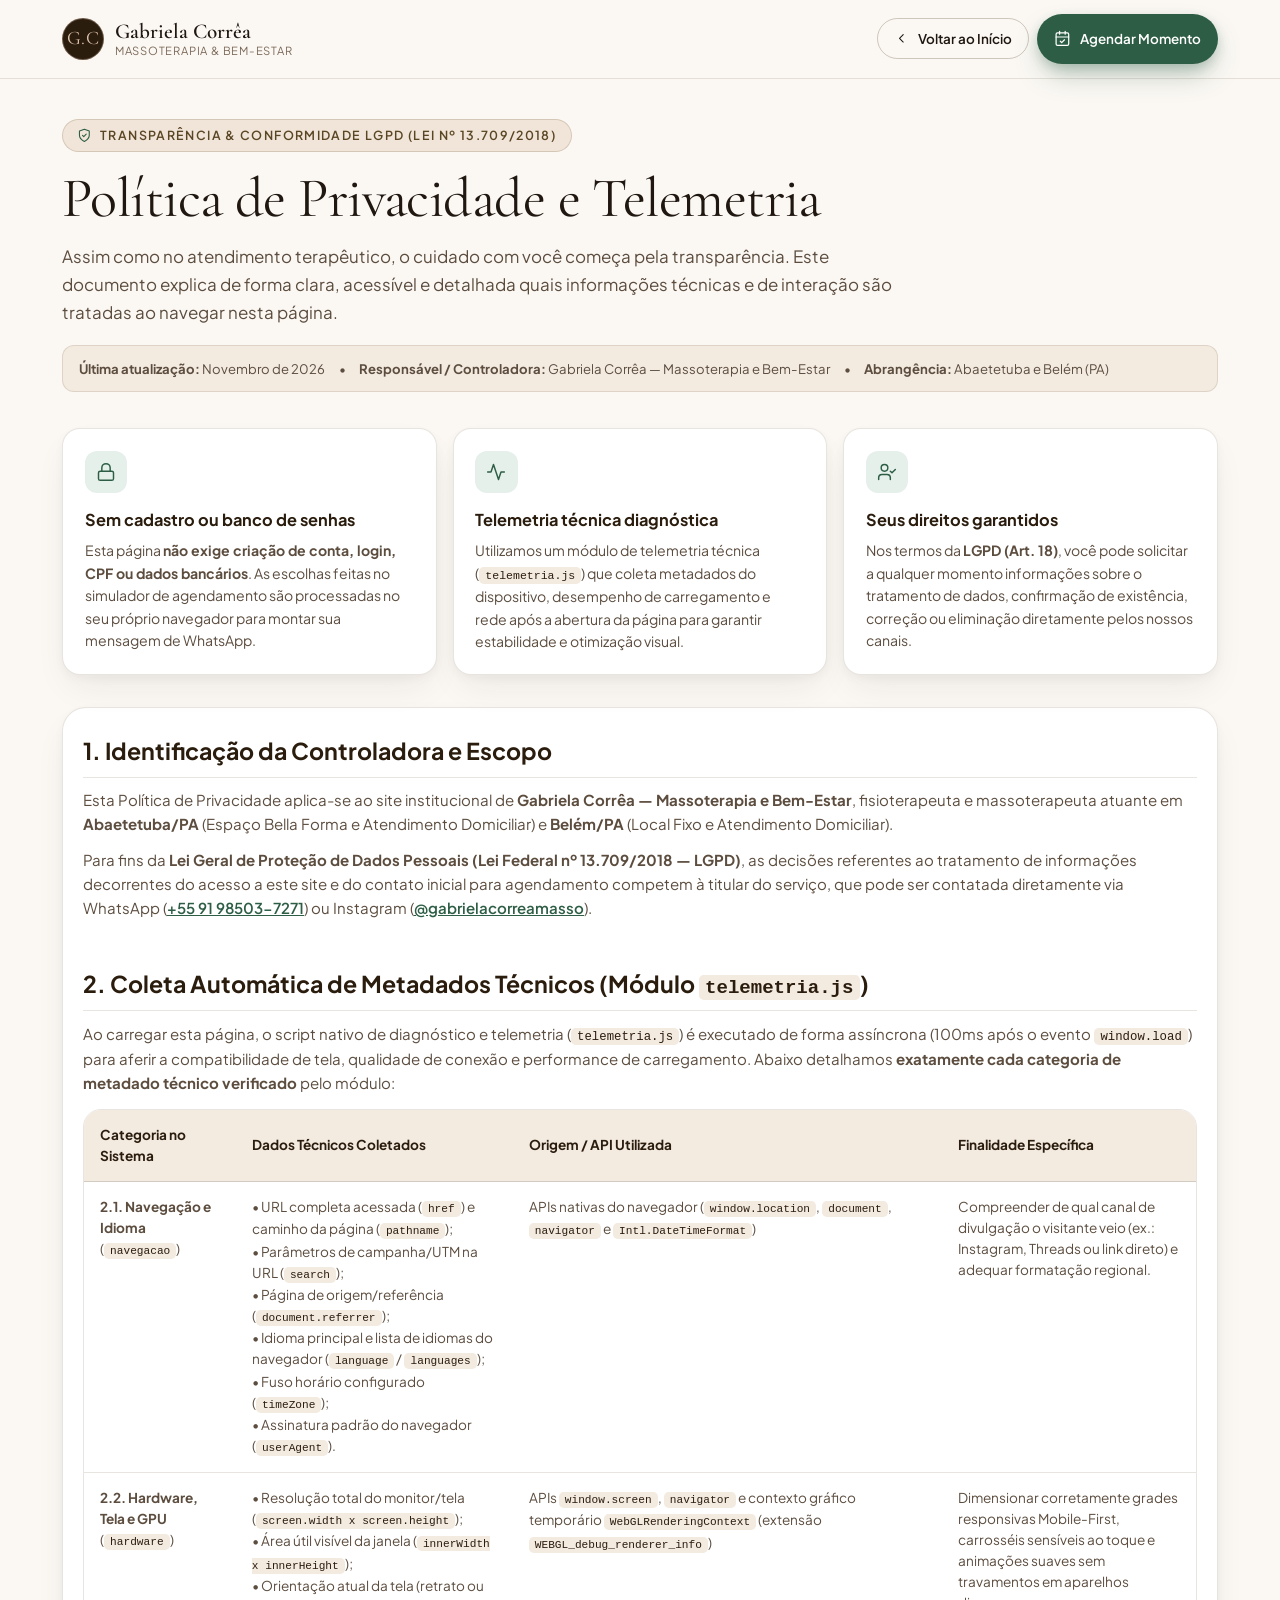
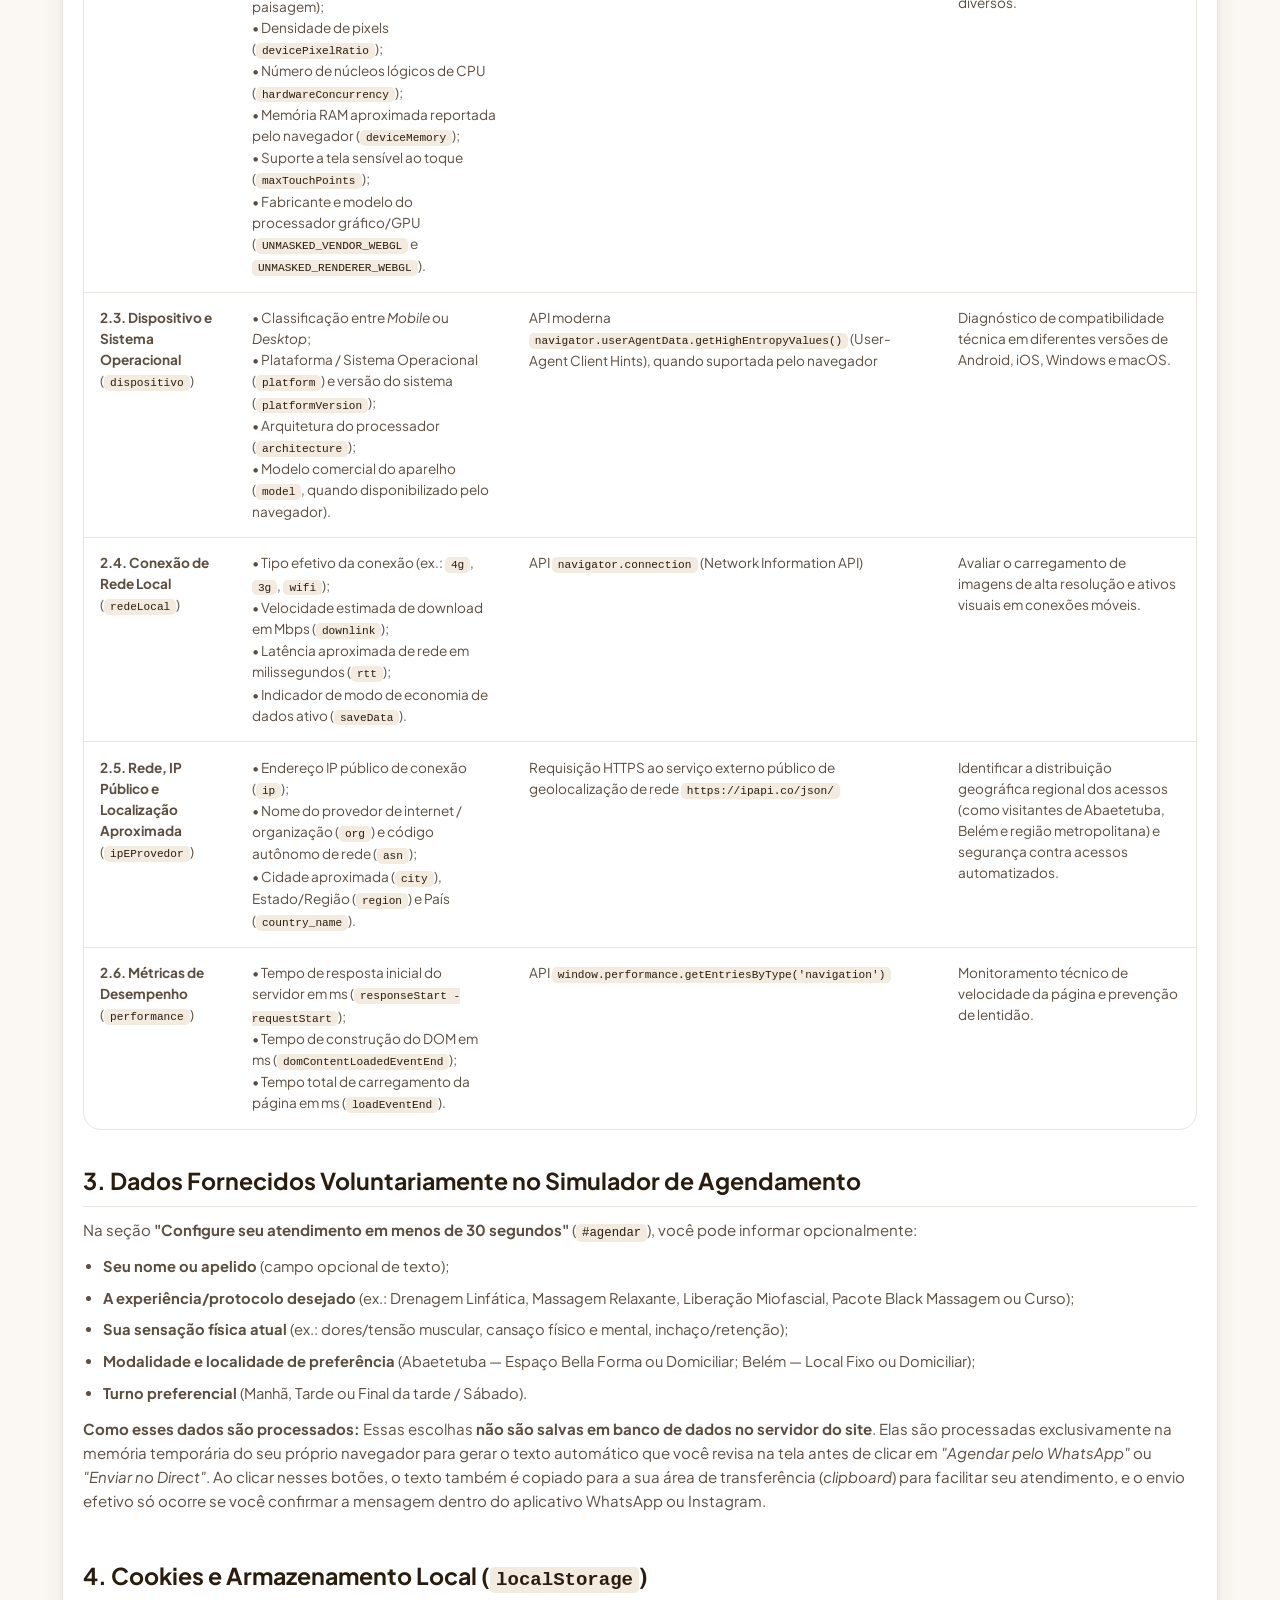
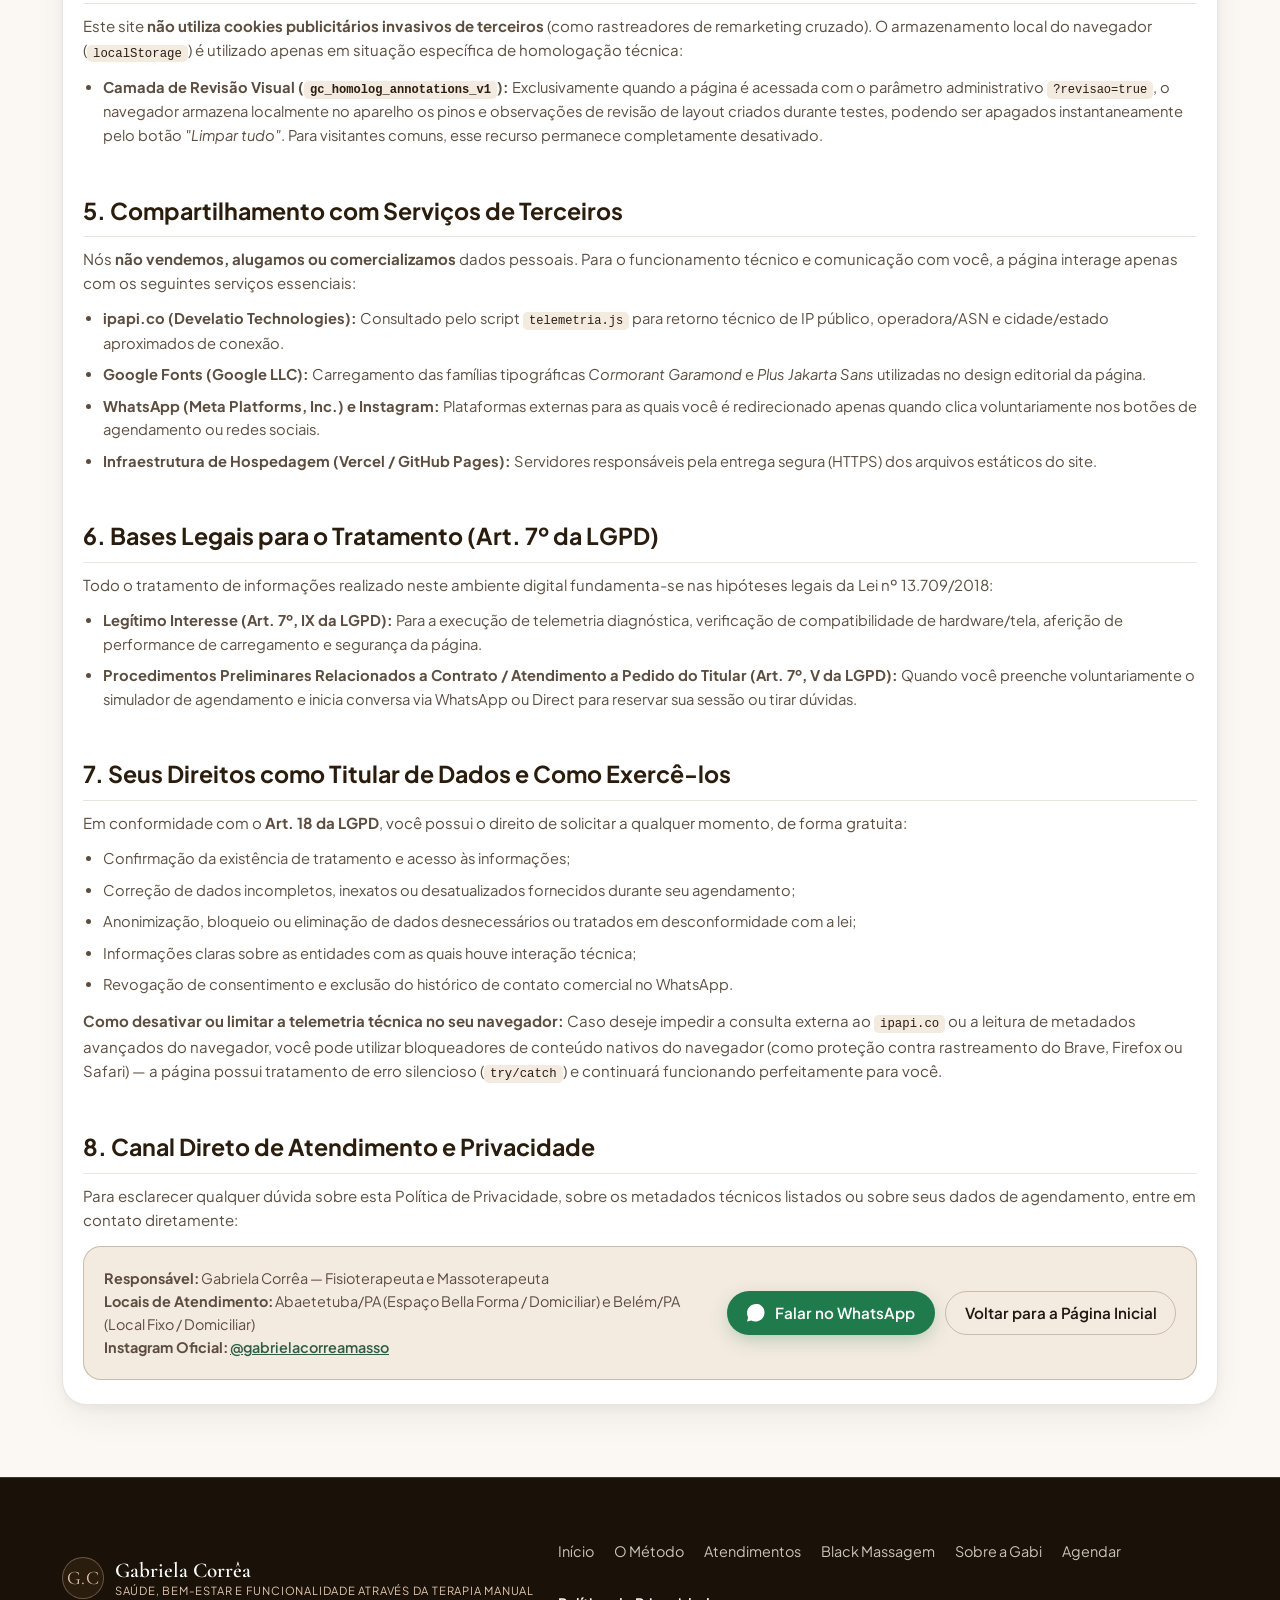
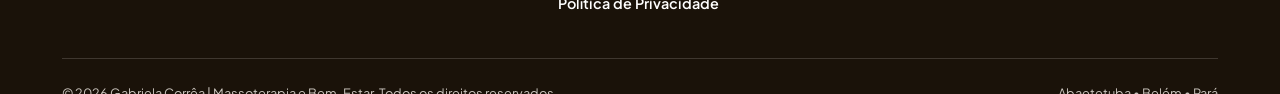
==== commit 249bb421: "fix: ajustar cor do texto e estilo do botao falar no whatsapp na politica de privacidade" ====
--- a/politica-de-privacidade.html
+++ b/politica-de-privacidade.html
@@ -360,10 +360,14 @@
             </div>
             <div class="privacy-contact-box__actions">
               <a href="https://wa.me/5591985037271?text=Ol%C3%A1%2C%20Gabi!%20Gostaria%20de%20tirar%20uma%20d%C3%BAvida%20sobre%20a%20Pol%C3%ADtica%20de%20Privacidade%20do%20site."
-                target="_blank" rel="noopener noreferrer" class="btn btn--primary">
+                target="_blank" rel="noopener noreferrer" class="btn btn--whatsapp" style="width: auto; min-height: 2.75rem; padding: 0.65rem 1.25rem;">
+                <svg width="18" height="18" viewBox="0 0 24 24" fill="currentColor" aria-hidden="true" style="flex-shrink: 0;">
+                  <path
+                    d="M12.031 6.172c-3.181 0-5.767 2.586-5.768 5.766-.001 1.298.38 2.27 1.019 3.287l-.582 2.128 2.182-.573c.978.58 1.911.928 3.145.929 3.178 0 5.767-2.587 5.768-5.766.001-3.187-2.575-5.77-5.764-5.771zm3.392 8.244c-.144.405-.837.774-1.17.824-.299.045-.677.063-1.092-.069-.252-.08-.575-.187-.988-.365-1.739-.751-2.874-2.502-2.961-2.617-.087-.116-.708-.94-.708-1.793s.448-1.273.607-1.446c.159-.173.346-.217.462-.217l.332.006c.106.005.249-.04.39.298.144.347.491 1.2.534 1.287.043.087.072.188.014.304-.058.116-.087.188-.173.289l-.26.304c-.087.086-.177.18-.076.354.101.174.449.741.964 1.201.662.591 1.221.774 1.394.86s.274.072.376-.043c.101-.116.433-.506.549-.68.116-.173.231-.145.39-.087s1.011.477 1.184.564.289.13.332.202c.045.072.045.419-.1.824zm-3.423-14.416c-6.627 0-12 5.373-12 12 0 2.126.556 4.122 1.529 5.853l-1.529 5.582 5.714-1.499c1.682.888 3.597 1.394 5.631 1.394 6.627 0 12-5.373 12-12 0-6.627-5.373-12-12-12z" />
+                </svg>
                 <span>Falar no WhatsApp</span>
               </a>
-              <a href="index.html" class="btn btn--outline">
+              <a href="index.html" class="btn btn--outline" style="width: auto; min-height: 2.75rem; padding: 0.65rem 1.15rem;">
                 <span>Voltar para a Página Inicial</span>
               </a>
             </div>
--- a/styles.css
+++ b/styles.css
@@ -1528,7 +1528,7 @@
   margin-bottom: 0.18rem;
 }
 
-.black-loc-card div > span {
+.black-loc-card div>span {
   display: block;
   font-size: 0.82rem;
   color: var(--text-on-dark-muted);
@@ -3167,7 +3167,7 @@
   margin-bottom: 0.75rem;
 }
 
-.privacy-section a {
+.privacy-section a:not(.btn) {
   color: var(--sage-emerald);
   font-weight: 600;
   text-decoration: underline;
@@ -3568,6 +3568,7 @@
 
 /* >= 768px (Tablets / iPads) */
 @media (min-width: 48rem) {
+
   .services__grid,
   .mod-movement__compare {
     grid-template-columns: repeat(2, 1fr);
